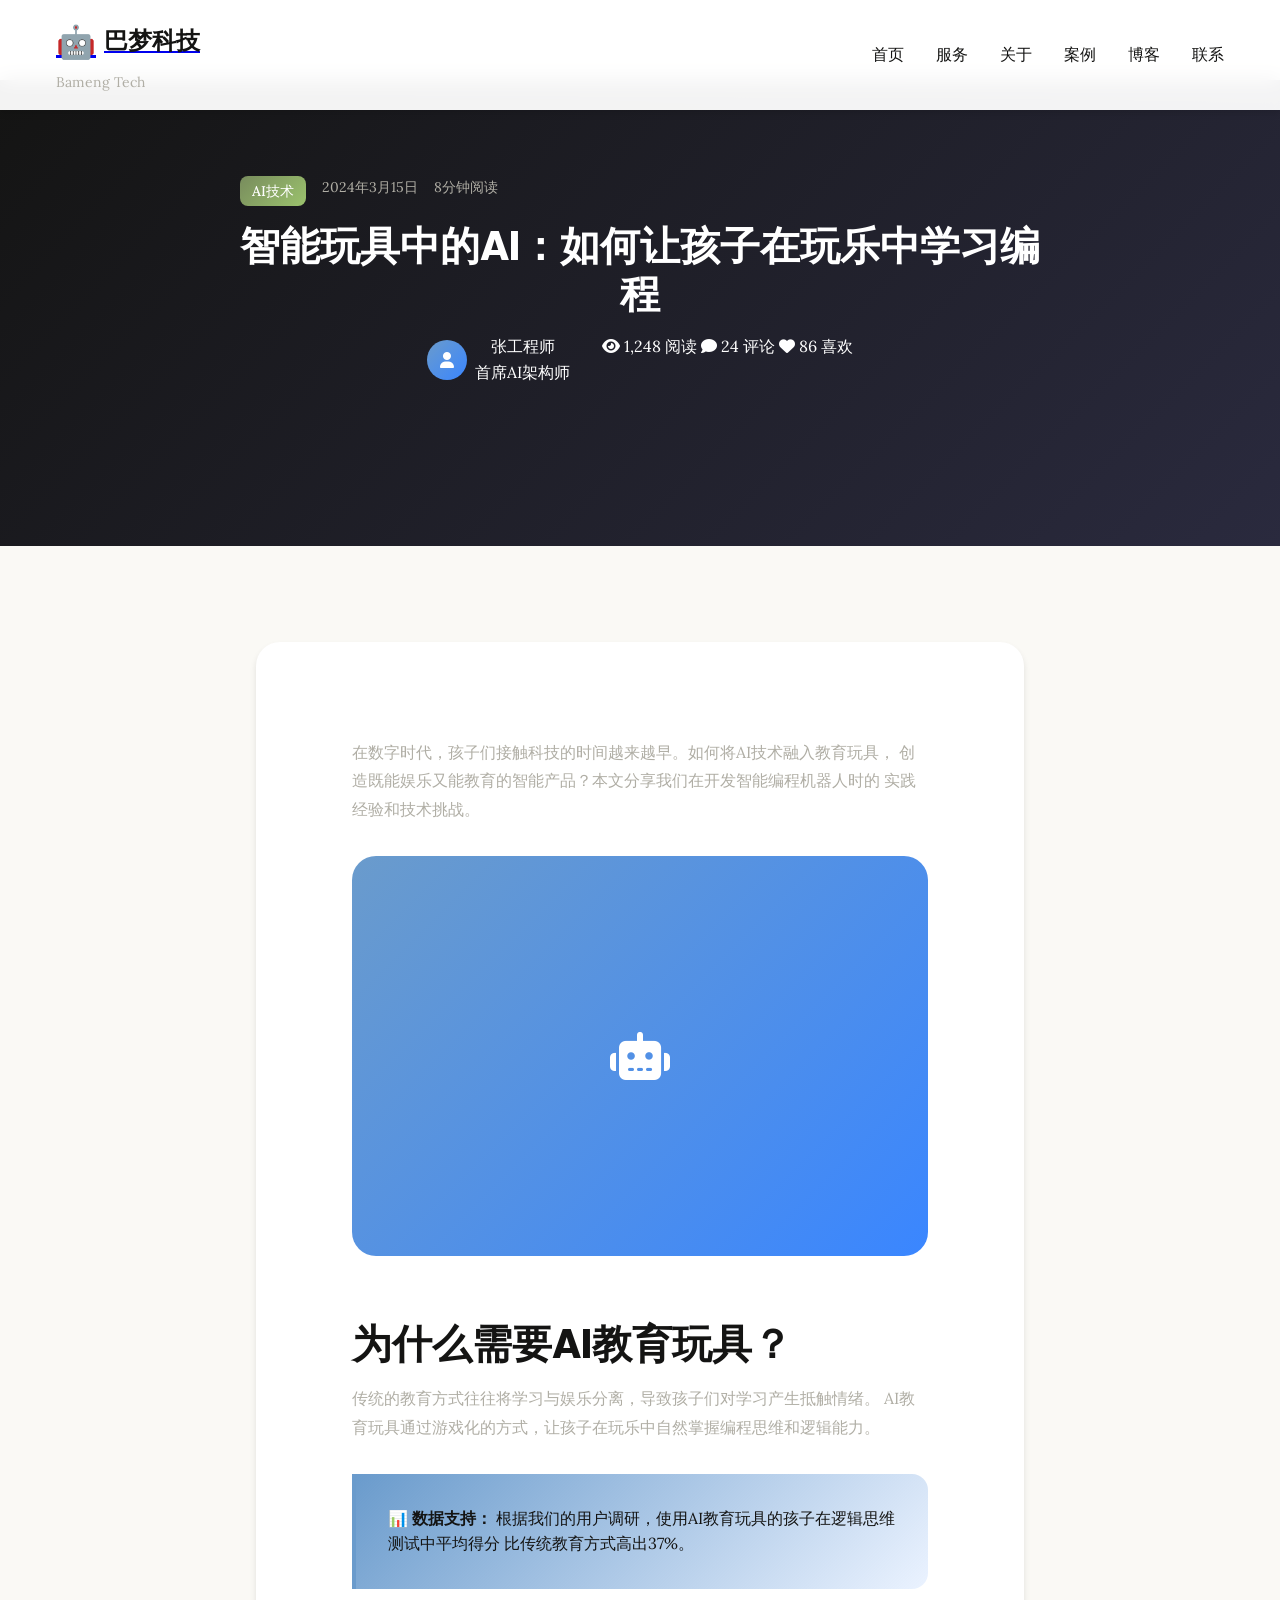
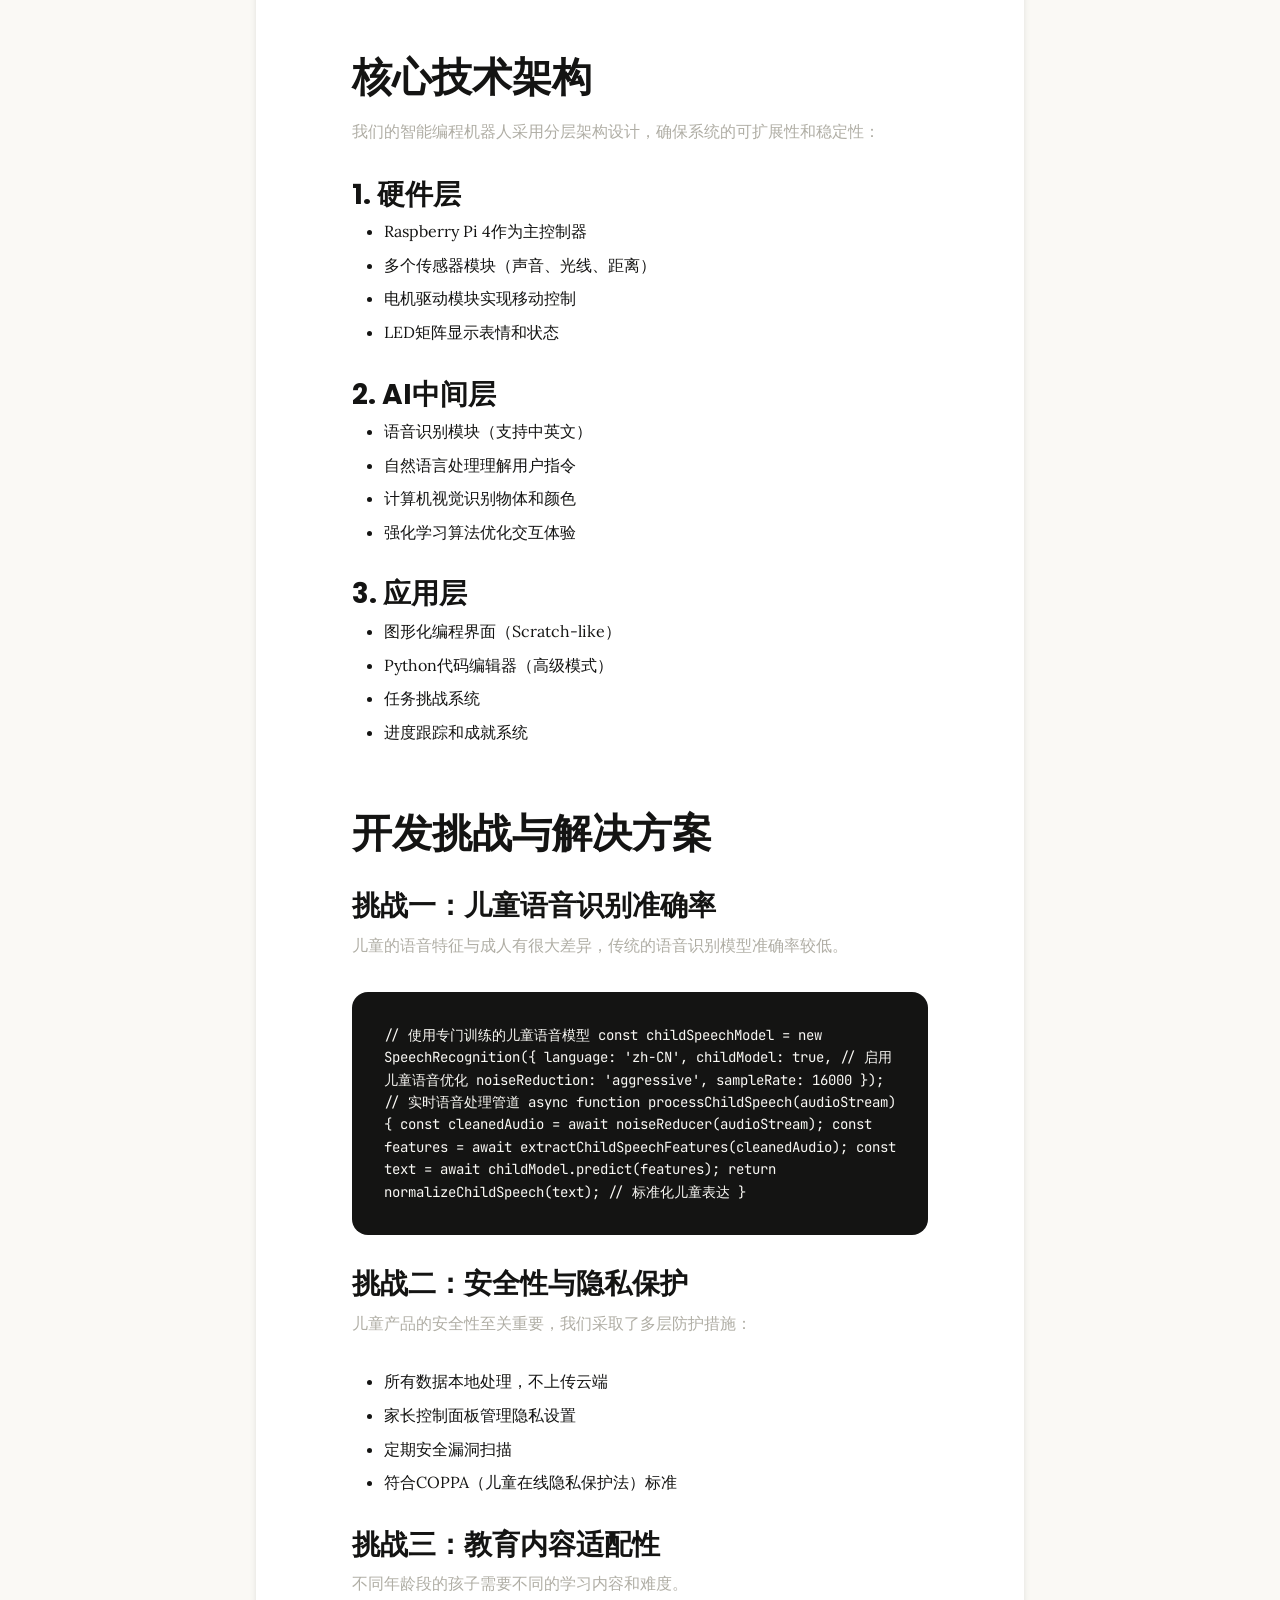
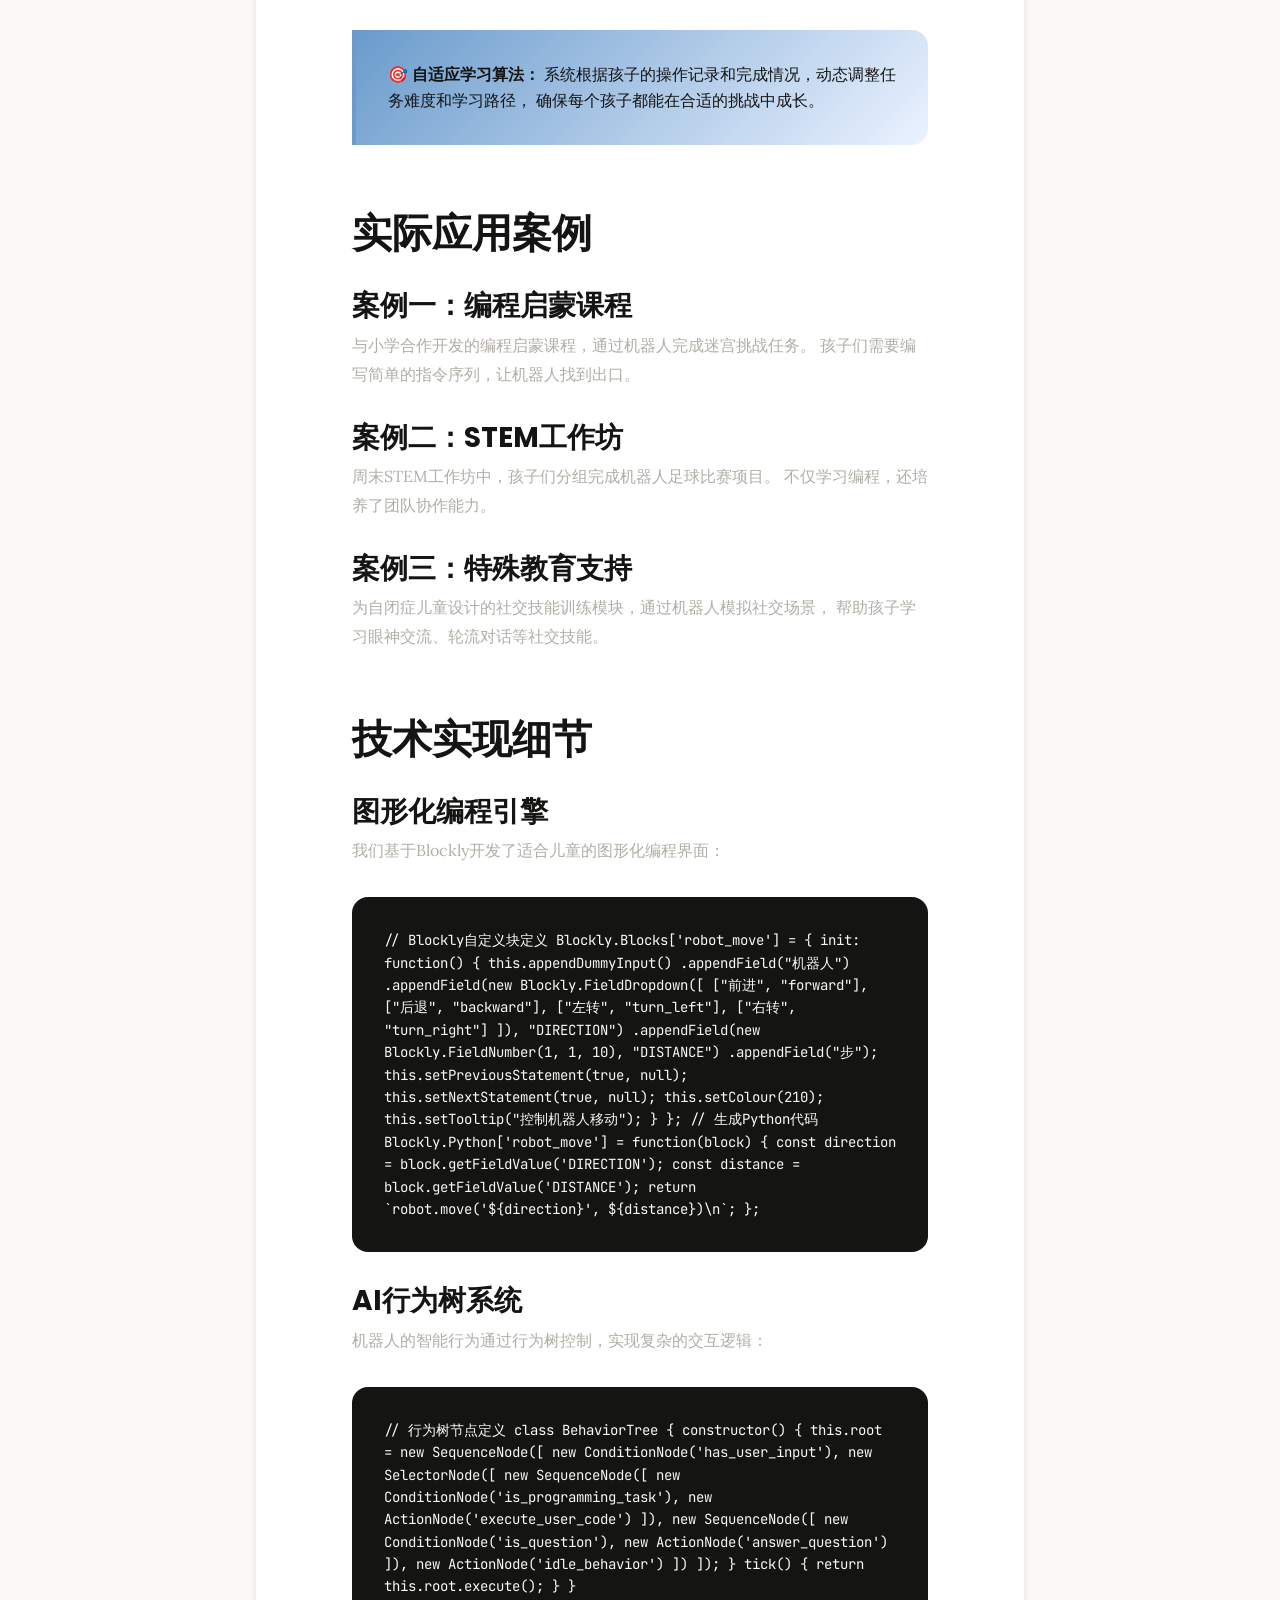
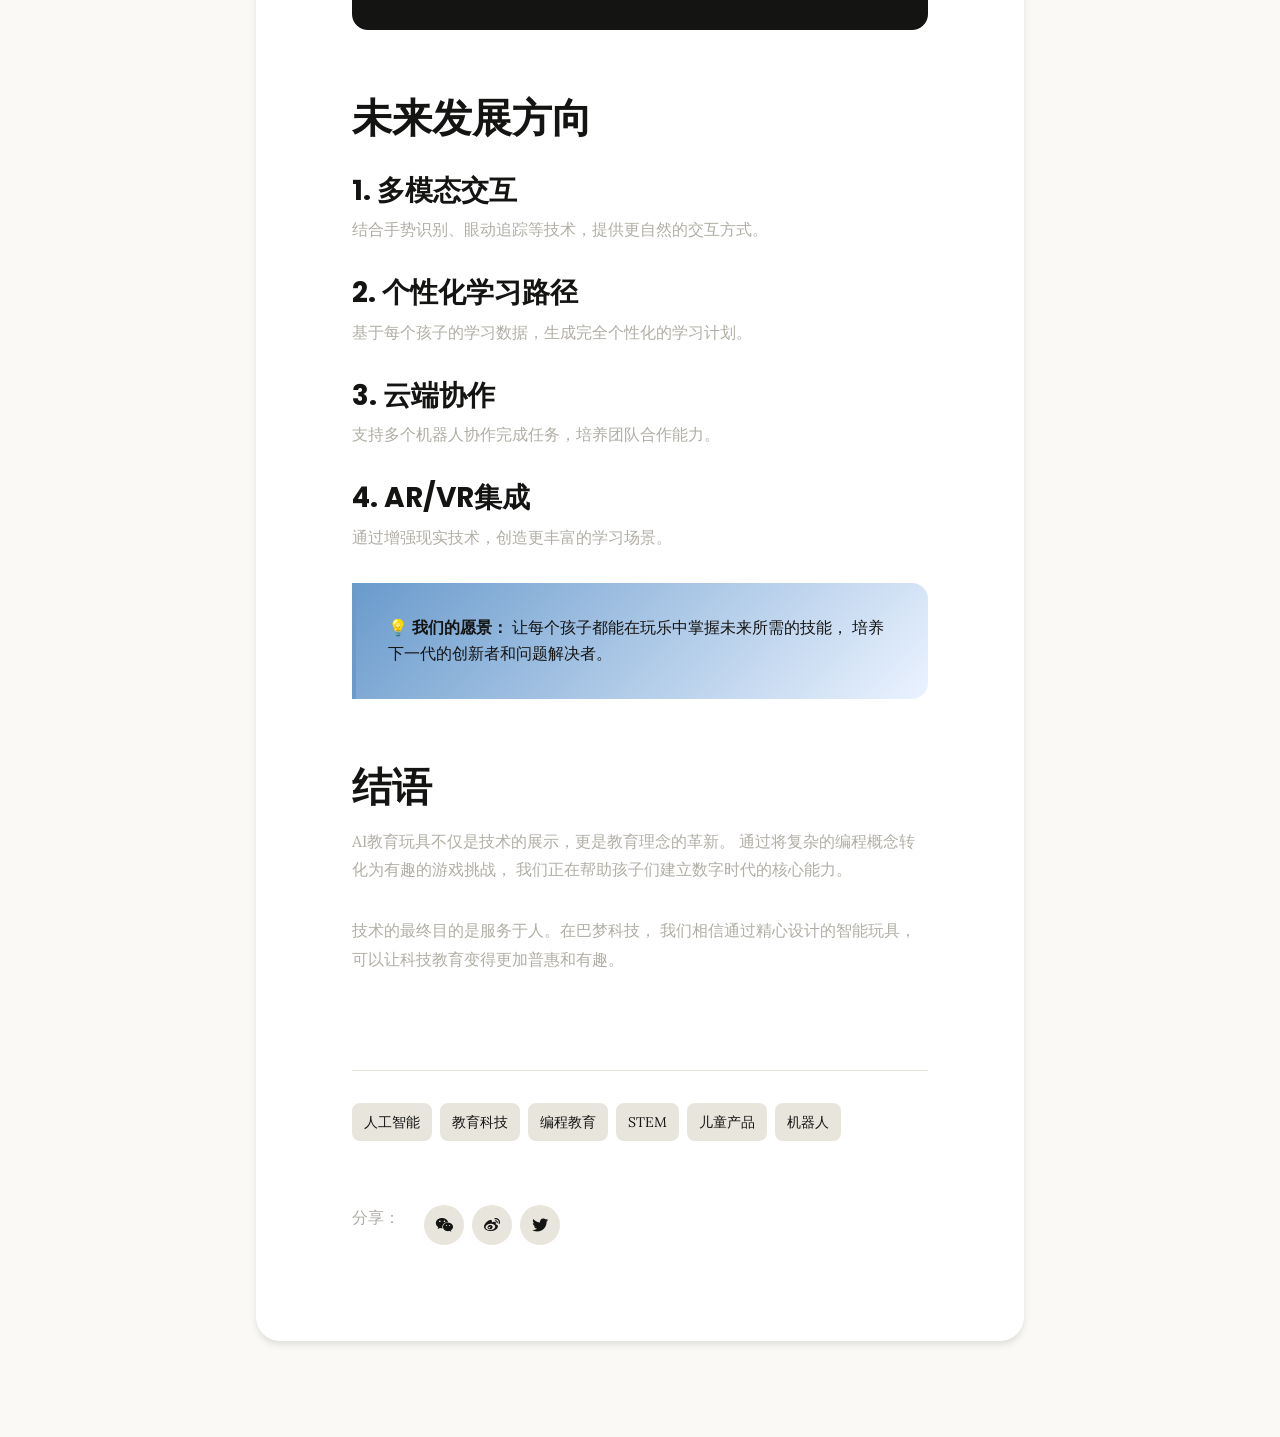
==== article-ai-toys.html @ cd21b33a "初稿" ====
<!DOCTYPE html>
<html lang="zh-CN">
<head>
    <meta charset="UTF-8">
    <meta name="viewport" content="width=device-width, initial-scale=1.0">
    <title>智能玩具中的AI：如何让孩子在玩乐中学习编程 - 巴梦科技博客</title>
    <link rel="stylesheet" href="css/style.css">
    <link rel="stylesheet" href="css/blog.css">
    <link rel="preconnect" href="https://fonts.googleapis.com">
    <link rel="preconnect" href="https://fonts.gstatic.com" crossorigin>
    <link href="https://fonts.googleapis.com/css2?family=Poppins:wght@300;400;500;600;700&family=Lora:wght@400;500;600;700&family=Space+Grotesk:wght@300;400;500;600;700&family=Inter:wght@300;400;500;600&family=JetBrains+Mono:wght@300;400;500&display=swap" rel="stylesheet">
    <link rel="stylesheet" href="https://cdnjs.cloudflare.com/ajax/libs/font-awesome/6.4.0/css/all.min.css">
    <style>
        /* 文章页面特有样式 */
        .article-header {
            padding: var(--spacing-xl) 0;
            margin-top: 80px;
            background: linear-gradient(135deg, var(--primary-dark) 0%, #2a2a3e 100%);
            color: white;
        }
        
        .article-header-content {
            max-width: 800px;
            margin: 0 auto;
            text-align: center;
        }
        
        .article-title {
            font-size: 2.5rem;
            margin-bottom: var(--spacing-sm);
            color: white;
        }
        
        .article-meta-large {
            display: flex;
            justify-content: center;
            gap: var(--spacing-md);
            margin-bottom: var(--spacing-lg);
            flex-wrap: wrap;
        }
        
        .article-author {
            display: flex;
            align-items: center;
            gap: 0.5rem;
        }
        
        .author-avatar {
            width: 40px;
            height: 40px;
            border-radius: 50%;
            background: var(--gradient-primary);
            display: flex;
            align-items: center;
            justify-content: center;
            color: white;
        }
        
        .article-content {
            max-width: 800px;
            margin: var(--spacing-xl) auto;
            padding: 0 var(--spacing-sm);
        }
        
        .article-body {
            background: white;
            padding: var(--spacing-xl);
            border-radius: var(--radius-lg);
            box-shadow: var(--shadow-sm);
        }
        
        .article-body h2 {
            margin-top: var(--spacing-lg);
            margin-bottom: var(--spacing-sm);
            color: var(--dark-color);
        }
        
        .article-body h3 {
            margin-top: var(--spacing-md);
            margin-bottom: var(--spacing-xs);
            color: var(--dark-color);
        }
        
        .article-body p {
            margin-bottom: var(--spacing-md);
            line-height: 1.8;
        }
        
        .article-body ul, .article-body ol {
            margin-bottom: var(--spacing-md);
            padding-left: var(--spacing-md);
        }
        
        .article-body li {
            margin-bottom: 0.5rem;
        }
        
        .code-block {
            background: var(--primary-dark);
            color: var(--light-color);
            padding: var(--spacing-md);
            border-radius: var(--radius-md);
            margin: var(--spacing-md) 0;
            overflow-x: auto;
            font-family: var(--font-mono);
            font-size: 0.875rem;
        }
        
        .info-box {
            background: linear-gradient(135deg, var(--accent-blue) 0%, rgba(58, 134, 255, 0.1) 100%);
            border-left: 4px solid var(--accent-blue);
            padding: var(--spacing-md);
            margin: var(--spacing-md) 0;
            border-radius: 0 var(--radius-md) var(--radius-md) 0;
        }
        
        .article-image {
            width: 100%;
            height: 400px;
            background: linear-gradient(135deg, var(--accent-blue) 0%, #3a86ff 100%);
            border-radius: var(--radius-lg);
            margin: var(--spacing-md) 0;
            display: flex;
            align-items: center;
            justify-content: center;
            color: white;
            font-size: 3rem;
        }
        
        .article-footer {
            margin-top: var(--spacing-xl);
            padding-top: var(--spacing-md);
            border-top: 1px solid var(--light-gray);
        }
        
        .article-tags {
            display: flex;
            flex-wrap: wrap;
            gap: 0.5rem;
            margin-bottom: var(--spacing-md);
        }
        
        .article-actions {
            display: flex;
            justify-content: space-between;
            align-items: center;
            margin-top: var(--spacing-lg);
        }
        
        .share-buttons {
            display: flex;
            gap: 0.5rem;
        }
        
        .share-btn {
            width: 40px;
            height: 40px;
            border-radius: 50%;
            background: var(--light-gray);
            display: flex;
            align-items: center;
            justify-content: center;
            color: var(--dark-color);
            text-decoration: none;
            transition: all 0.3s ease;
        }
        
        .share-btn:hover {
            transform: translateY(-3px);
            background: var(--gradient-primary);
            color: white;
        }
        
        @media (max-width: 768px) {
            .article-title {
                font-size: 2rem;
            }
            
            .article-body {
                padding: var(--spacing-md);
            }
            
            .article-actions {
                flex-direction: column;
                gap: var(--spacing-md);
                align-items: flex-start;
            }
        }
    </style>
</head>
<body>
    <!-- 导航栏 -->
    <nav class="navbar">
        <div class="container">
            <div class="nav-brand">
                <a href="index.html" class="logo-link">
                    <div class="logo">
                        <span class="logo-icon">🤖</span>
                        <span class="logo-text">巴梦科技</span>
                    </div>
                </a>
                <div class="logo-subtitle">Bameng Tech</div>
            </div>
            <ul class="nav-menu">
                <li><a href="index.html" class="nav-link">首页</a></li>
                <li><a href="index.html#services" class="nav-link">服务</a></li>
                <li><a href="index.html#about" class="nav-link">关于</a></li>
                <li><a href="index.html#portfolio" class="nav-link">案例</a></li>
                <li><a href="blog.html" class="nav-link">博客</a></li>
                <li><a href="index.html#contact" class="nav-link">联系</a></li>
            </ul>
            <button class="nav-toggle" aria-label="Toggle navigation">
                <i class="fas fa-bars"></i>
            </button>
        </div>
    </nav>

    <!-- 文章头部 -->
    <header class="article-header">
        <div class="container">
            <div class="article-header-content">
                <div class="article-meta">
                    <span class="article-category">AI技术</span>
                    <span class="article-date">2024年3月15日</span>
                    <span class="article-read-time">8分钟阅读</span>
                </div>
                <h1 class="article-title">智能玩具中的AI：如何让孩子在玩乐中学习编程</h1>
                <div class="article-meta-large">
                    <div class="article-author">
                        <div class="author-avatar">
                            <i class="fas fa-user"></i>
                        </div>
                        <div>
                            <div class="author-name">张工程师</div>
                            <div class="author-title">首席AI架构师</div>
                        </div>
                    </div>
                    <div class="article-stats">
                        <span><i class="fas fa-eye"></i> 1,248 阅读</span>
                        <span><i class="fas fa-comment"></i> 24 评论</span>
                        <span><i class="fas fa-heart"></i> 86 喜欢</span>
                    </div>
                </div>
            </div>
        </div>
    </header>

    <!-- 文章内容 -->
    <article class="article-content">
        <div class="article-body">
            <p class="article-intro">
                在数字时代，孩子们接触科技的时间越来越早。如何将AI技术融入教育玩具，
                创造既能娱乐又能教育的智能产品？本文分享我们在开发智能编程机器人时的
                实践经验和技术挑战。
            </p>
            
            <div class="article-image">
                <i class="fas fa-robot"></i>
            </div>
            
            <h2>为什么需要AI教育玩具？</h2>
            <p>
                传统的教育方式往往将学习与娱乐分离，导致孩子们对学习产生抵触情绪。
                AI教育玩具通过游戏化的方式，让孩子在玩乐中自然掌握编程思维和逻辑能力。
            </p>
            
            <div class="info-box">
                <strong>📊 数据支持：</strong>
                根据我们的用户调研，使用AI教育玩具的孩子在逻辑思维测试中平均得分
                比传统教育方式高出37%。
            </div>
            
            <h2>核心技术架构</h2>
            <p>
                我们的智能编程机器人采用分层架构设计，确保系统的可扩展性和稳定性：
            </p>
            
            <h3>1. 硬件层</h3>
            <ul>
                <li>Raspberry Pi 4作为主控制器</li>
                <li>多个传感器模块（声音、光线、距离）</li>
                <li>电机驱动模块实现移动控制</li>
                <li>LED矩阵显示表情和状态</li>
            </ul>
            
            <h3>2. AI中间层</h3>
            <ul>
                <li>语音识别模块（支持中英文）</li>
                <li>自然语言处理理解用户指令</li>
                <li>计算机视觉识别物体和颜色</li>
                <li>强化学习算法优化交互体验</li>
            </ul>
            
            <h3>3. 应用层</h3>
            <ul>
                <li>图形化编程界面（Scratch-like）</li>
                <li>Python代码编辑器（高级模式）</li>
                <li>任务挑战系统</li>
                <li>进度跟踪和成就系统</li>
            </ul>
            
            <h2>开发挑战与解决方案</h2>
            
            <h3>挑战一：儿童语音识别准确率</h3>
            <p>
                儿童的语音特征与成人有很大差异，传统的语音识别模型准确率较低。
            </p>
            
            <div class="code-block">
// 使用专门训练的儿童语音模型
const childSpeechModel = new SpeechRecognition({
    language: 'zh-CN',
    childModel: true,  // 启用儿童语音优化
    noiseReduction: 'aggressive',
    sampleRate: 16000
});

// 实时语音处理管道
async function processChildSpeech(audioStream) {
    const cleanedAudio = await noiseReducer(audioStream);
    const features = await extractChildSpeechFeatures(cleanedAudio);
    const text = await childModel.predict(features);
    return normalizeChildSpeech(text);  // 标准化儿童表达
}
            </div>
            
            <h3>挑战二：安全性与隐私保护</h3>
            <p>
                儿童产品的安全性至关重要，我们采取了多层防护措施：
            </p>
            <ul>
                <li>所有数据本地处理，不上传云端</li>
                <li>家长控制面板管理隐私设置</li>
                <li>定期安全漏洞扫描</li>
                <li>符合COPPA（儿童在线隐私保护法）标准</li>
            </ul>
            
            <h3>挑战三：教育内容适配性</h3>
            <p>
                不同年龄段的孩子需要不同的学习内容和难度。
            </p>
            
            <div class="info-box">
                <strong>🎯 自适应学习算法：</strong>
                系统根据孩子的操作记录和完成情况，动态调整任务难度和学习路径，
                确保每个孩子都能在合适的挑战中成长。
            </div>
            
            <h2>实际应用案例</h2>
            
            <h3>案例一：编程启蒙课程</h3>
            <p>
                与小学合作开发的编程启蒙课程，通过机器人完成迷宫挑战任务。
                孩子们需要编写简单的指令序列，让机器人找到出口。
            </p>
            
            <h3>案例二：STEM工作坊</h3>
            <p>
                周末STEM工作坊中，孩子们分组完成机器人足球比赛项目。
                不仅学习编程，还培养了团队协作能力。
            </p>
            
            <h3>案例三：特殊教育支持</h3>
            <p>
                为自闭症儿童设计的社交技能训练模块，通过机器人模拟社交场景，
                帮助孩子学习眼神交流、轮流对话等社交技能。
            </p>
            
            <h2>技术实现细节</h2>
            
            <h3>图形化编程引擎</h3>
            <p>
                我们基于Blockly开发了适合儿童的图形化编程界面：
            </p>
            
            <div class="code-block">
// Blockly自定义块定义
Blockly.Blocks['robot_move'] = {
  init: function() {
    this.appendDummyInput()
        .appendField("机器人")
        .appendField(new Blockly.FieldDropdown([
          ["前进", "forward"],
          ["后退", "backward"],
          ["左转", "turn_left"],
          ["右转", "turn_right"]
        ]), "DIRECTION")
        .appendField(new Blockly.FieldNumber(1, 1, 10), "DISTANCE")
        .appendField("步");
    this.setPreviousStatement(true, null);
    this.setNextStatement(true, null);
    this.setColour(210);
    this.setTooltip("控制机器人移动");
  }
};

// 生成Python代码
Blockly.Python['robot_move'] = function(block) {
  const direction = block.getFieldValue('DIRECTION');
  const distance = block.getFieldValue('DISTANCE');
  return `robot.move('${direction}', ${distance})\n`;
};
            </div>
            
            <h3>AI行为树系统</h3>
            <p>
                机器人的智能行为通过行为树控制，实现复杂的交互逻辑：
            </p>
            
            <div class="code-block">
// 行为树节点定义
class BehaviorTree {
    constructor() {
        this.root = new SequenceNode([
            new ConditionNode('has_user_input'),
            new SelectorNode([
                new SequenceNode([
                    new ConditionNode('is_programming_task'),
                    new ActionNode('execute_user_code')
                ]),
                new SequenceNode([
                    new ConditionNode('is_question'),
                    new ActionNode('answer_question')
                ]),
                new ActionNode('idle_behavior')
            ])
        ]);
    }
    
    tick() {
        return this.root.execute();
    }
}
            </div>
            
            <h2>未来发展方向</h2>
            
            <h3>1. 多模态交互</h3>
            <p>
                结合手势识别、眼动追踪等技术，提供更自然的交互方式。
            </p>
            
            <h3>2. 个性化学习路径</h3>
            <p>
                基于每个孩子的学习数据，生成完全个性化的学习计划。
            </p>
            
            <h3>3. 云端协作</h3>
            <p>
                支持多个机器人协作完成任务，培养团队合作能力。
            </p>
            
            <h3>4. AR/VR集成</h3>
            <p>
                通过增强现实技术，创造更丰富的学习场景。
            </p>
            
            <div class="info-box">
                <strong>💡 我们的愿景：</strong>
                让每个孩子都能在玩乐中掌握未来所需的技能，
                培养下一代的创新者和问题解决者。
            </div>
            
            <h2>结语</h2>
            <p>
                AI教育玩具不仅是技术的展示，更是教育理念的革新。
                通过将复杂的编程概念转化为有趣的游戏挑战，
                我们正在帮助孩子们建立数字时代的核心能力。
            </p>
            <p>
                技术的最终目的是服务于人。在巴梦科技，
                我们相信通过精心设计的智能玩具，
                可以让科技教育变得更加普惠和有趣。
            </p>
            
            <div class="article-footer">
                <div class="article-tags">
                    <a href="#" class="tag">人工智能</a>
                    <a href="#" class="tag">教育科技</a>
                    <a href="#" class="tag">编程教育</a>
                    <a href="#" class="tag">STEM</a>
                    <a href="#" class="tag">儿童产品</a>
                    <a href="#" class="tag">机器人</a>
                </div>
                
                <div class="article-actions">
                    <div class="share-buttons">
                        <span style="margin-right: 1rem; color: var(--gray-color);">分享：</span>
                        <a href="#" class="share-btn" title="微信">
                            <i class="fab fa-weixin"></i>
                        </a>
                        <a href="#" class="share-btn" title="微博">
                            <i class="fab fa-weibo"></i>
                        </a>
                        <a href="#" class="share-btn" title="Twitter">
                            <i class="fab fa-twitter"></i>
                        </a>
                        <a href="#" class="share-btn" title="LinkedIn
---- css/style.css ----
/* 巴梦科技 - 网站样式 */
/* 设计理念：未来科技 + 温暖互动 */

:root {
    /* 巴梦科技品牌色彩系统 - 基于brand-guidelines理念 */
    --primary-dark: #141413;      /* 主深色 - 专业稳重 */
    --primary-light: #faf9f5;     /* 主浅色 - 干净明亮 */
    --mid-gray: #b0aea5;          /* 中灰色 - 次要元素 */
    --light-gray: #e8e6dc;        /* 浅灰色 - 背景层次 */
    
    /* 强调色系统 - 体现智能玩具的趣味性 */
    --accent-orange: #d97757;     /* 主强调色 - 温暖活力 */
    --accent-blue: #6a9bcc;       /* 次强调色 - 科技信任 */
    --accent-green: #788c5d;      /* 三强调色 - 成长自然 */
    
    /* 功能色彩 */
    --primary-color: var(--accent-blue);      /* 主色使用科技蓝 */
    --secondary-color: var(--accent-orange);  /* 次色使用温暖橙 */
    --accent-color: var(--accent-green);      /* 强调色使用自然绿 */
    --dark-color: var(--primary-dark);
    --light-color: var(--primary-light);
    --gray-color: var(--mid-gray);
    
    /* 渐变系统 */
    --gradient-primary: linear-gradient(135deg, var(--accent-blue) 0%, #3a86ff 100%);
    --gradient-secondary: linear-gradient(135deg, var(--accent-orange) 0%, #ff9a5c 100%);
    --gradient-accent: linear-gradient(135deg, var(--accent-green) 0%, #9bc26d 100%);
    
    /* 字体系统 - 基于brand-guidelines理念 */
    --font-heading: 'Poppins', 'Space Grotesk', sans-serif;  /* 标题字体 */
    --font-body: 'Lora', 'Inter', 'Georgia', serif;          /* 正文字体 */
    --font-mono: 'JetBrains Mono', 'Courier New', monospace; /* 代码字体 */
    
    /* 间距 */
    --spacing-xs: 0.5rem;
    --spacing-sm: 1rem;
    --spacing-md: 2rem;
    --spacing-lg: 4rem;
    --spacing-xl: 6rem;
    
    /* 圆角 */
    --radius-sm: 8px;
    --radius-md: 16px;
    --radius-lg: 24px;
    
    /* 阴影 */
    --shadow-sm: 0 4px 6px rgba(0, 0, 0, 0.1);
    --shadow-md: 0 10px 25px rgba(0, 0, 0, 0.15);
    --shadow-lg: 0 20px 40px rgba(0, 0, 0, 0.2);
}

/* 重置与基础样式 */
* {
    margin: 0;
    padding: 0;
    box-sizing: border-box;
}

html {
    scroll-behavior: smooth;
}

body {
    font-family: var(--font-body);
    color: var(--dark-color);
    background-color: var(--light-color);
    line-height: 1.6;
    overflow-x: hidden;
}

.container {
    max-width: 1200px;
    margin: 0 auto;
    padding: 0 var(--spacing-sm);
}

/* 排版 */
h1, h2, h3, h4 {
    font-family: var(--font-heading);
    font-weight: 700;
    line-height: 1.2;
}

h1 {
    font-size: 3.5rem;
    margin-bottom: var(--spacing-sm);
}

h2 {
    font-size: 2.5rem;
    margin-bottom: var(--spacing-sm);
}

h3 {
    font-size: 1.75rem;
    margin-bottom: var(--spacing-xs);
}

p {
    margin-bottom: var(--spacing-sm);
    color: var(--gray-color);
}

/* 按钮 */
.btn {
    display: inline-flex;
    align-items: center;
    justify-content: center;
    padding: 0.75rem 1.5rem;
    border-radius: var(--radius-md);
    font-weight: 600;
    text-decoration: none;
    transition: all 0.3s ease;
    border: none;
    cursor: pointer;
    font-size: 1rem;
    gap: 0.5rem;
}

.btn-primary {
    background: var(--gradient-primary);
    color: white;
}

.btn-primary:hover {
    transform: translateY(-2px);
    box-shadow: var(--shadow-md);
}

.btn-secondary {
    background: transparent;
    color: var(--primary-color);
    border: 2px solid var(--primary-color);
}

.btn-secondary:hover {
    background: var(--primary-color);
    color: white;
    transform: translateY(-2px);
}

/* 导航栏 */
.navbar {
    position: fixed;
    top: 0;
    left: 0;
    right: 0;
    background: rgba(255, 255, 255, 0.95);
    backdrop-filter: blur(10px);
    z-index: 1000;
    padding: 1rem 0;
    box-shadow: var(--shadow-sm);
}

.navbar .container {
    display: flex;
    justify-content: space-between;
    align-items: center;
}

.nav-brand {
    display: flex;
    flex-direction: column;
}

.logo {
    display: flex;
    align-items: center;
    gap: 0.5rem;
    font-size: 1.5rem;
    font-weight: 700;
    color: var(--dark-color);
}

.logo-icon {
    font-size: 2rem;
}

.logo-subtitle {
    font-size: 0.875rem;
    color: var(--gray-color);
    margin-top: 0.25rem;
}

.nav-menu {
    display: flex;
    list-style: none;
    gap: 2rem;
}

.nav-link {
    text-decoration: none;
    color: var(--dark-color);
    font-weight: 500;
    transition: color 0.3s ease;
    position: relative;
}

.nav-link:hover,
.nav-link.active {
    color: var(--primary-color);
}

.nav-link.active::after {
    content: '';
    position: absolute;
    bottom: -5px;
    left: 0;
    right: 0;
    height: 2px;
    background: var(--gradient-primary);
}

.nav-toggle {
    display: none;
    background: none;
    border: none;
    font-size: 1.5rem;
    color: var(--dark-color);
    cursor: pointer;
}

/* 英雄区域 */
.hero {
    padding: var(--spacing-xl) 0;
    margin-top: 80px;
    position: relative;
    overflow: hidden;
}

.hero .container {
    display: grid;
    grid-template-columns: 1fr 1fr;
    gap: var(--spacing-lg);
    align-items: center;
}

.hero-title {
    font-size: 3.5rem;
    margin-bottom: var(--spacing-sm);
}

.gradient-text {
    background: var(--gradient-primary);
    -webkit-background-clip: text;
    -webkit-text-fill-color: transparent;
    background-clip: text;
}

.hero-subtitle {
    font-size: 1.25rem;
    margin-bottom: var(--spacing-md);
    color: var(--gray-color);
}

.hero-buttons {
    display: flex;
    gap: var(--spacing-sm);
    margin-top: var(--spacing-md);
}

.hero-visual {
    position: relative;
    height: 400px;
}

.floating-elements {
    position: absolute;
    width: 100%;
    height: 100%;
}

.floating-element {
    position: absolute;
    font-size: 2rem;
    animation: float 6s ease-in-out infinite;
}

.el1 { top: 20%; left: 10%; animation-delay: 0s; }
.el2 { top: 60%; left: 80%; animation-delay: 1s; }
.el3 { top: 80%; left: 20%; animation-delay: 2s; }
.el4 { top: 30%; left: 70%; animation-delay: 3s; }

@keyframes float {
    0%, 100% { transform: translateY(0) rotate(0deg); }
    50% { transform: translateY(-20px) rotate(10deg); }
}

.circuit-background {
    width: 100%;
    height: 100%;
    background: linear-gradient(45deg, #f0f4ff 25%, transparent 25%),
                linear-gradient(-45deg, #f0f4ff 25%, transparent 25%),
                linear-gradient(45deg, transparent 75%, #f0f4ff 75%),
                linear-gradient(-45deg, transparent 75%, #f0f4ff 75%);
    background-size: 20px 20px;
    background-position: 0 0, 0 10px, 10px -10px, -10px 0px;
    border-radius: var(--radius-lg);
    position: relative;
    overflow: hidden;
}

.circuit-background::before {
    content: '';
    position: absolute;
    top: 0;
    left: 0;
    right: 0;
    bottom: 0;
    background: var(--gradient-primary);
    opacity: 0.1;
}

/* 服务区域 */
.services {
    padding: var(--spacing-xl) 0;
    background: linear-gradient(180deg, #f8f9fa 0%, #ffffff 100%);
}

.section-header {
    text-align: center;
    margin-bottom: var(--spacing-lg);
}

.section-title {
    margin-bottom: var(--spacing-xs);
}

.section-subtitle {
    color: var(--gray-color);
    font-size: 1.125rem;
}

.services-grid {
    display: grid;
    grid-template-columns: repeat(auto-fit, minmax(280px, 1fr));
    gap: var(--spacing-md);
}

.service-card {
    background: white;
    padding: var(--spacing-md);
    border-radius: var(--radius-lg);
    box-shadow: var(--shadow-sm);
    transition: all 0.3s ease;
    border: 1px solid rgba(0, 0, 0, 0.05);
}

.service-card:hover {
    transform: translateY(-10px);
    box-shadow: var(--shadow-lg);
}

.service-icon {
    width: 60px;
    height: 60px;
    background: var(--gradient-primary);
    border-radius: var(--radius-md);
    display: flex;
    align-items: center;
    justify-content: center;
    margin-bottom: var(--spacing-sm);
    color: white;
    font-size: 1.5rem;
}

.service-title {
    margin-bottom: var(--spacing-xs);
}

.service-description {
    margin-bottom: var(--spacing-sm);
    min-height: 60px;
}

.service-features {
    list-style: none;
    margin-top: var(--spacing-sm);
}

.service-features li {
    display: flex;
    align-items: center;
    gap: 0.5rem;
    margin-bottom: 0.5rem;
    color: var(--gray-color);
}

.service-features i {
    color: var(--accent-color);
}

/* 关于区域 */
.about {
    padding: var(--spacing-xl) 0;
}

.about-content {
    max-width: 800px;
    margin: 0 auto;
    text-align: center;
}

.about-text {
    font-size: 1.125rem;
    margin-bottom: var(--spacing-lg);
}

.stats {
    display: flex;
    justify-content: center;
    gap: var(--spacing-lg);
    margin: var(--spacing-lg) 0;
}

.stat-item {
    text-align: center;
}

.stat-number {
    font-size: 2.5rem;
    font-weight: 700;
    background: var(--gradient-primary);
    -webkit-background-clip: text;
    -webkit-text-fill-color: transparent;
    background-clip: text;
}

.stat-label {
    color: var(--gray-color);
    font-size: 0.875rem;
}

.about-features {
    display: grid;
    grid-template-columns: repeat(auto-fit, minmax(200px, 1fr));
    gap: var(--spacing-md);
    margin-top: var(--spacing-lg);
}

.feature {
    text-align: center;
    padding: var(--spacing-md);
}

.feature i {
    font-size: 2rem;
    color: var(--primary-color);
    margin-bottom: var(--spacing-sm);
}

/* 案例区域 */
.portfolio {
    padding: var(--spacing-xl) 0;
    background: linear-gradient(180deg, #ffffff 0%, #f8f9fa 100%);
}

.portfolio-grid {
    display: grid;
    grid-template-columns: repeat(auto-fit, minmax(300px, 1fr));
    gap: var(--spacing-md);
}

.portfolio-item {
    background: white;
    border-radius: var(--radius-lg);
    overflow: hidden;
    box-shadow: var(--shadow-sm);
    transition: all 0.3s ease;
}

.portfolio-item:hover {
    transform: translateY(-5px);
    box-shadow: var(--shadow-md);
}

.portfolio-image {
    height: 200px;
    display: flex;
    align-items: center;
    justify-content: center;
    color: white;
}

.portfolio-content {
    padding: var(--spacing-md);
}

.portfolio-tag {
    display: inline-block;
    padding: 0.25rem 0.75rem;
    background: var(--gradient-primary);
    color: white;
    border-radius: var(--radius-sm);
    font-size: 0.875rem;
    font-weight: 500;
    margin-top: var(--spacing-sm);
}

/* 联系区域 */
.contact {
    padding: var(--spacing-xl) 0;
}

.contact-content {
    max-width: 800px;
    margin: 0 auto;
    text-align: center;
}

.contact-subtitle {
    font-size: 1.125rem;
    margin-bottom: var(--spacing-lg);
}

.contact-info {
    display: grid;
    grid-template-columns: repeat(auto-fit, minmax(200px, 1fr));
    gap: var(--spacing-md);
    margin: var(--spacing-lg) 0;
}

.contact-item {
    display: flex;
    align-items: center;
    gap: var(--spacing-sm);
    padding: var(--spacing-md);
    background: white;
    border-radius: var(--radius-md);
    box-shadow: var(--shadow-sm);
}

.contact-item i {
    font-size: 1.5rem;
    color: var(--primary-color);
}

.contact-form {
    max-width: 600px;
    margin: var(--spacing-lg) auto 0;
}

.form-group {
    margin-bottom: var(--spacing-sm);
}

.form-group input,
.form-group textarea {
    width: 100%;
    padding: 1rem;
    border: 2px solid #e9ecef;
    border-radius: var(--radius-md);
    font-family: var(--font-body);
    font-size: 1rem;
    transition: border-color 0.3s ease;
}

.form-group input:focus,
.form-group textarea:focus {
    outline: none;
    border-color: var(--primary-color);
}

/* 页脚 */
.footer {
    background: var(--dark-color);
    color: white;
    padding: var(--spacing-xl) 0 var(--spacing-md);
}

.footer-content {
    display: grid;
    grid-template-columns: repeat(auto-fit, minmax(250px, 1fr));
    gap: var(--spacing-lg);
    margin-bottom: var(--spacing-lg);
}

.footer-brand .logo {
    color: white;
    margin-bottom: var(--spacing-sm);
}

.footer-description {
    color: rgba(255, 255, 255, 0.7);
}

.footer-links h4,
.footer-social h4 {
    margin-bottom: var(--spacing-sm);
    color: white;
}

.footer-links ul {
    list-style: none;
}

.footer-links li {
    margin-bottom: 0.5rem;
}

.footer-links a {
    color: rgba(255, 255, 255, 0.7);
    text-decoration: none;
    transition: color 0.3s ease;
}

.footer-links a:hover {
    color: white;
}

.social-icons {
    display: flex;
    gap: var(--spacing-sm);
}

.social-icons a {
    display: inline-flex;
    align-items: center;
    justify-content: center;
    width: 40px;
    height: 40px;
    background: rgba(255, 255, 255, 0.1);
    border-radius: 50%;
    color: white;
    text-decoration: none;
    transition: all 0.3s ease;
}

.social-icons a:hover {
    background: var(--primary-color);
    transform: translateY(-3px);
}

.footer-bottom {
    text-align: center;
    padding-top: var(--spacing-md);
    border-top: 1px solid rgba(255, 255, 255, 0.1);
    color: rgba(255, 255, 255, 0.5);
    font-size: 0.875rem;
}

/* 响应式设计 */
@media (max-width: 768px) {
    h1 {
        font-size: 2.5rem;
    }
    
    h2 {
        font-size: 2rem;
    }
    
    .hero .container {
        grid-template-columns: 1fr;
        text-align: center;
    }
    
    .hero-buttons {
        justify-content: center;
        flex-wrap: wrap;
    }
    
    .nav-menu {
        display: none;
        position: absolute;
        top: 100%;
        left: 0;
        right: 0;
        background: white;
        flex-direction: column;
        padding: var(--spacing-md);
        box-shadow: var(--shadow-md);
    }
    
    .nav-menu.active {
        display: flex;
    }
    
    .nav-toggle {
        display: block;
    }
    
    .stats {
        flex-direction: column;
        gap: var(--spacing-md);
    }
    
    .contact-info {
        grid-template-columns: 1fr;
    }
}

@media (max-width: 480px) {
    .services-grid,
    .portfolio-grid {
        grid-template-columns: 1fr;
    }
    
    .about-features {
        grid-template-columns: 1fr;
    }
}
---- css/blog.css ----
/* 巴梦科技博客样式 */
/* 基于knowledge-2-web理念设计 */

/* 博客英雄区域 */
.blog-hero {
    padding: var(--spacing-xl) 0;
    margin-top: 80px;
    background: linear-gradient(135deg, var(--primary-dark) 0%, #2a2a3e 100%);
    color: white;
    text-align: center;
}

.blog-hero-content {
    max-width: 800px;
    margin: 0 auto;
}

.blog-hero-title {
    font-size: 3rem;
    margin-bottom: var(--spacing-sm);
    color: white;
}

.blog-hero-subtitle {
    font-size: 1.25rem;
    color: rgba(255, 255, 255, 0.8);
    margin-bottom: var(--spacing-lg);
}

.blog-search {
    max-width: 500px;
    margin: 0 auto;
    display: flex;
    gap: 0.5rem;
}

.search-input {
    flex: 1;
    padding: 1rem 1.5rem;
    border: none;
    border-radius: var(--radius-md);
    font-family: var(--font-body);
    font-size: 1rem;
    background: rgba(255, 255, 255, 0.1);
    color: white;
    backdrop-filter: blur(10px);
    border: 1px solid rgba(255, 255, 255, 0.2);
}

.search-input::placeholder {
    color: rgba(255, 255, 255, 0.6);
}

.search-input:focus {
    outline: none;
    border-color: var(--accent-blue);
    background: rgba(255, 255, 255, 0.15);
}

.search-btn {
    padding: 1rem 1.5rem;
    background: var(--gradient-primary);
    color: white;
    border: none;
    border-radius: var(--radius-md);
    cursor: pointer;
    transition: all 0.3s ease;
}

.search-btn:hover {
    transform: translateY(-2px);
    box-shadow: var(--shadow-md);
}

/* 博客内容布局 */
.blog-content {
    padding: var(--spacing-xl) 0;
    background: var(--light-color);
}

.blog-layout {
    display: grid;
    grid-template-columns: 1fr 300px;
    gap: var(--spacing-lg);
}

/* 精选文章 */
.featured-article {
    background: white;
    border-radius: var(--radius-lg);
    overflow: hidden;
    box-shadow: var(--shadow-md);
    margin-bottom: var(--spacing-lg);
    display: grid;
    grid-template-columns: 1fr 1fr;
    min-height: 300px;
}

.featured-image {
    position: relative;
    display: flex;
    align-items: center;
    justify-content: center;
    color: white;
    font-size: 4rem;
}

.featured-badge {
    position: absolute;
    top: 1rem;
    left: 1rem;
    background: var(--gradient-secondary);
    color: white;
    padding: 0.5rem 1rem;
    border-radius: var(--radius-sm);
    font-size: 0.875rem;
    font-weight: 600;
}

.featured-content {
    padding: var(--spacing-lg);
    display: flex;
    flex-direction: column;
    justify-content: center;
}

.article-meta {
    display: flex;
    gap: var(--spacing-sm);
    margin-bottom: var(--spacing-sm);
    font-size: 0.875rem;
    color: var(--gray-color);
}

.article-category {
    background: var(--gradient-accent);
    color: white;
    padding: 0.25rem 0.75rem;
    border-radius: var(--radius-sm);
    font-weight: 500;
}

.article-title {
    font-size: 2rem;
    margin-bottom: var(--spacing-sm);
    color: var(--dark-color);
}

.article-excerpt {
    font-size: 1.125rem;
    line-height: 1.7;
    margin-bottom: var(--spacing-md);
    color: var(--gray-color);
}

.article-read-more {
    display: inline-flex;
    align-items: center;
    gap: 0.5rem;
    color: var(--accent-blue);
    text-decoration: none;
    font-weight: 600;
    transition: all 0.3s ease;
}

.article-read-more:hover {
    gap: 1rem;
    color: var(--primary-dark);
}

/* 文章网格 */
.articles-grid {
    display: grid;
    grid-template-columns: repeat(auto-fill, minmax(300px, 1fr));
    gap: var(--spacing-md);
    margin-bottom: var(--spacing-lg);
}

.article-card {
    background: white;
    border-radius: var(--radius-lg);
    overflow: hidden;
    box-shadow: var(--shadow-sm);
    transition: all 0.3s ease;
    height: 100%;
    display: flex;
    flex-direction: column;
}

.article-card:hover {
    transform: translateY(-5px);
    box-shadow: var(--shadow-md);
}

.article-image {
    height: 180px;
    position: relative;
    display: flex;
    align-items: center;
    justify-content: center;
    color: white;
    font-size: 2.5rem;
}

.article-category-tag {
    position: absolute;
    top: 1rem;
    left: 1rem;
    background: rgba(0, 0, 0, 0.7);
    color: white;
    padding: 0.25rem 0.75rem;
    border-radius: var(--radius-sm);
    font-size: 0.75rem;
    font-weight: 500;
    backdrop-filter: blur(5px);
}

.article-card-content {
    padding: var(--spacing-md);
    flex: 1;
    display: flex;
    flex-direction: column;
}

.article-card-title {
    font-size: 1.25rem;
    margin-bottom: var(--spacing-xs);
    color: var(--dark-color);
    line-height: 1.4;
}

.article-card-excerpt {
    font-size: 0.9375rem;
    line-height: 1.6;
    color: var(--gray-color);
    margin-bottom: var(--spacing-sm);
    flex: 1;
}

.article-card-link {
    color: var(--accent-blue);
    text-decoration: none;
    font-weight: 500;
    font-size: 0.9375rem;
    transition: color 0.3s ease;
}

.article-card-link:hover {
    color: var(--primary-dark);
}

/* 分页 */
.pagination {
    display: flex;
    justify-content: center;
    align-items: center;
    gap: 0.5rem;
    margin-top: var(--spacing-lg);
}

.page-link {
    display: inline-flex;
    align-items: center;
    justify-content: center;
    width: 40px;
    height: 40px;
    border-radius: var(--radius-sm);
    background: white;
    color: var(--dark-color);
    text-decoration: none;
    font-weight: 500;
    transition: all 0.3s ease;
    border: 1px solid var(--light-gray);
}

.page-link:hover,
.page-link.active {
    background: var(--gradient-primary);
    color: white;
    border-color: transparent;
}

.page-ellipsis {
    color: var(--gray-color);
    padding: 0 0.5rem;
}

.page-link.next {
    width: auto;
    padding: 0 1rem;
}

/* 侧边栏 */
.blog-sidebar {
    position: sticky;
    top: 100px;
    height: fit-content;
}

.sidebar-widget {
    background: white;
    border-radius: var(--radius-lg);
    padding: var(--spacing-md);
    margin-bottom: var(--spacing-md);
    box-shadow: var(--shadow-sm);
}

.widget-title {
    font-size: 1.25rem;
    margin-bottom: var(--spacing-md);
    color: var(--dark-color);
    padding-bottom: 0.5rem;
    border-bottom: 2px solid var(--light-gray);
}

/* 分类列表 */
.category-list {
    list-style: none;
}

.category-link {
    display: flex;
    justify-content: space-between;
    align-items: center;
    padding: 0.75rem 0;
    text-decoration: none;
    color: var(--dark-color);
    border-bottom: 1px solid var(--light-gray);
    transition: all 0.3s ease;
}

.category-link:hover {
    color: var(--accent-blue);
    padding-left: 0.5rem;
}

.category-link:last-child {
    border-bottom: none;
}

.category-name {
    font-weight: 500;
}

.category-count {
    background: var(--light-gray);
    color: var(--gray-color);
    padding: 0.25rem 0.5rem;
    border-radius: var(--radius-sm);
    font-size: 0.875rem;
}

/* 热门文章 */
.popular-articles {
    display: flex;
    flex-direction: column;
    gap: var(--spacing-sm);
}

.popular-article {
    display: flex;
    align-items: flex-start;
    gap: var(--spacing-sm);
    padding: var(--spacing-sm);
    text-decoration: none;
    color: var(--dark-color);
    border-radius: var(--radius-md);
    transition: all 0.3s ease;
}

.popular-article:hover {
    background: var(--light-gray);
}

.popular-rank {
    display: flex;
    align-items: center;
    justify-content: center;
    width: 24px;
    height: 24px;
    background: var(--gradient-primary);
    color: white;
    border-radius: 50%;
    font-size: 0.75rem;
    font-weight: 600;
}

.popular-content {
    flex: 1;
}

.popular-content h4 {
    font-size: 0.9375rem;
    margin-bottom: 0.25rem;
    line-height: 1.4;
}

.popular-meta {
    font-size: 0.75rem;
    color: var(--gray-color);
}

/* 订阅小部件 */
.subscribe-widget {
    background: linear-gradient(135deg, var(--accent-blue) 0%, #3a86ff 100%);
    color: white;
}

.subscribe-widget .widget-title {
    color: white;
    border-bottom-color: rgba(255, 255, 255, 0.2);
}

.subscribe-text {
    color: rgba(255, 255, 255, 0.9);
    margin-bottom: var(--spacing-md);
}

.subscribe-form {
    display: flex;
    flex-direction: column;
    gap: 0.5rem;
}

.subscribe-form input {
    padding: 0.75rem 1rem;
    border: none;
    border-radius: var(--radius-md);
    font-family: var(--font-body);
    font-size: 1rem;
}

.subscribe-form input:focus {
    outline: none;
    box-shadow: 0 0 0 2px rgba(255, 255, 255, 0.3);
}

.subscribe-btn {
    padding: 0.75rem 1rem;
    background: white;
    color: var(--accent-blue);
    border: none;
    border-radius: var(--radius-md);
    font-weight: 600;
    cursor: pointer;
    transition: all 0.3s ease;
    display: flex;
    align-items: center;
    justify-content: center;
    gap: 0.5rem;
}

.subscribe-btn:hover {
    background: var(--primary-light);
    transform: translateY(-2px);
}

/* 标签云 */
.tag-cloud {
    display: flex;
    flex-wrap: wrap;
    gap: 0.5rem;
}

.tag {
    display: inline-block;
    padding: 0.5rem 0.75rem;
    background: var(--light-gray);
    color: var(--dark-color);
    border-radius: var(--radius-sm);
    text-decoration: none;
    font-size: 0.875rem;
    transition: all 0.3s ease;
}

.tag:hover {
    background: var(--gradient-primary);
    color: white;
    transform: translateY(-2px);
}

/* 响应式设计 */
@media (max-width: 992px) {
    .blog-layout {
        grid-template-columns: 1fr;
    }
    
    .blog-sidebar {
        position: static;
        margin-top: var(--spacing-lg);
    }
    
    .featured-article {
        grid-template-columns: 1fr;
    }
    
    .featured-image {
        height: 200px;
    }
}

@media (max-width: 768px) {
    .blog-hero-title {
        font-size: 2.5rem;
    }
    
    .article-title {
        font-size: 1.75rem;
    }
    
    .articles-grid {
        grid-template-columns: 1fr;
    }
    
    .blog-search {
        flex-direction: column;
    }
    
    .search-btn {
        width: 100%;
    }
}

@media (max-width: 480px) {
    .blog-hero-title {
        font-size: 2rem;
    }
    
    .article-meta {
        flex-wrap: wrap;
    }
    
    .pagination {
        flex-wrap: wrap;
    }
}
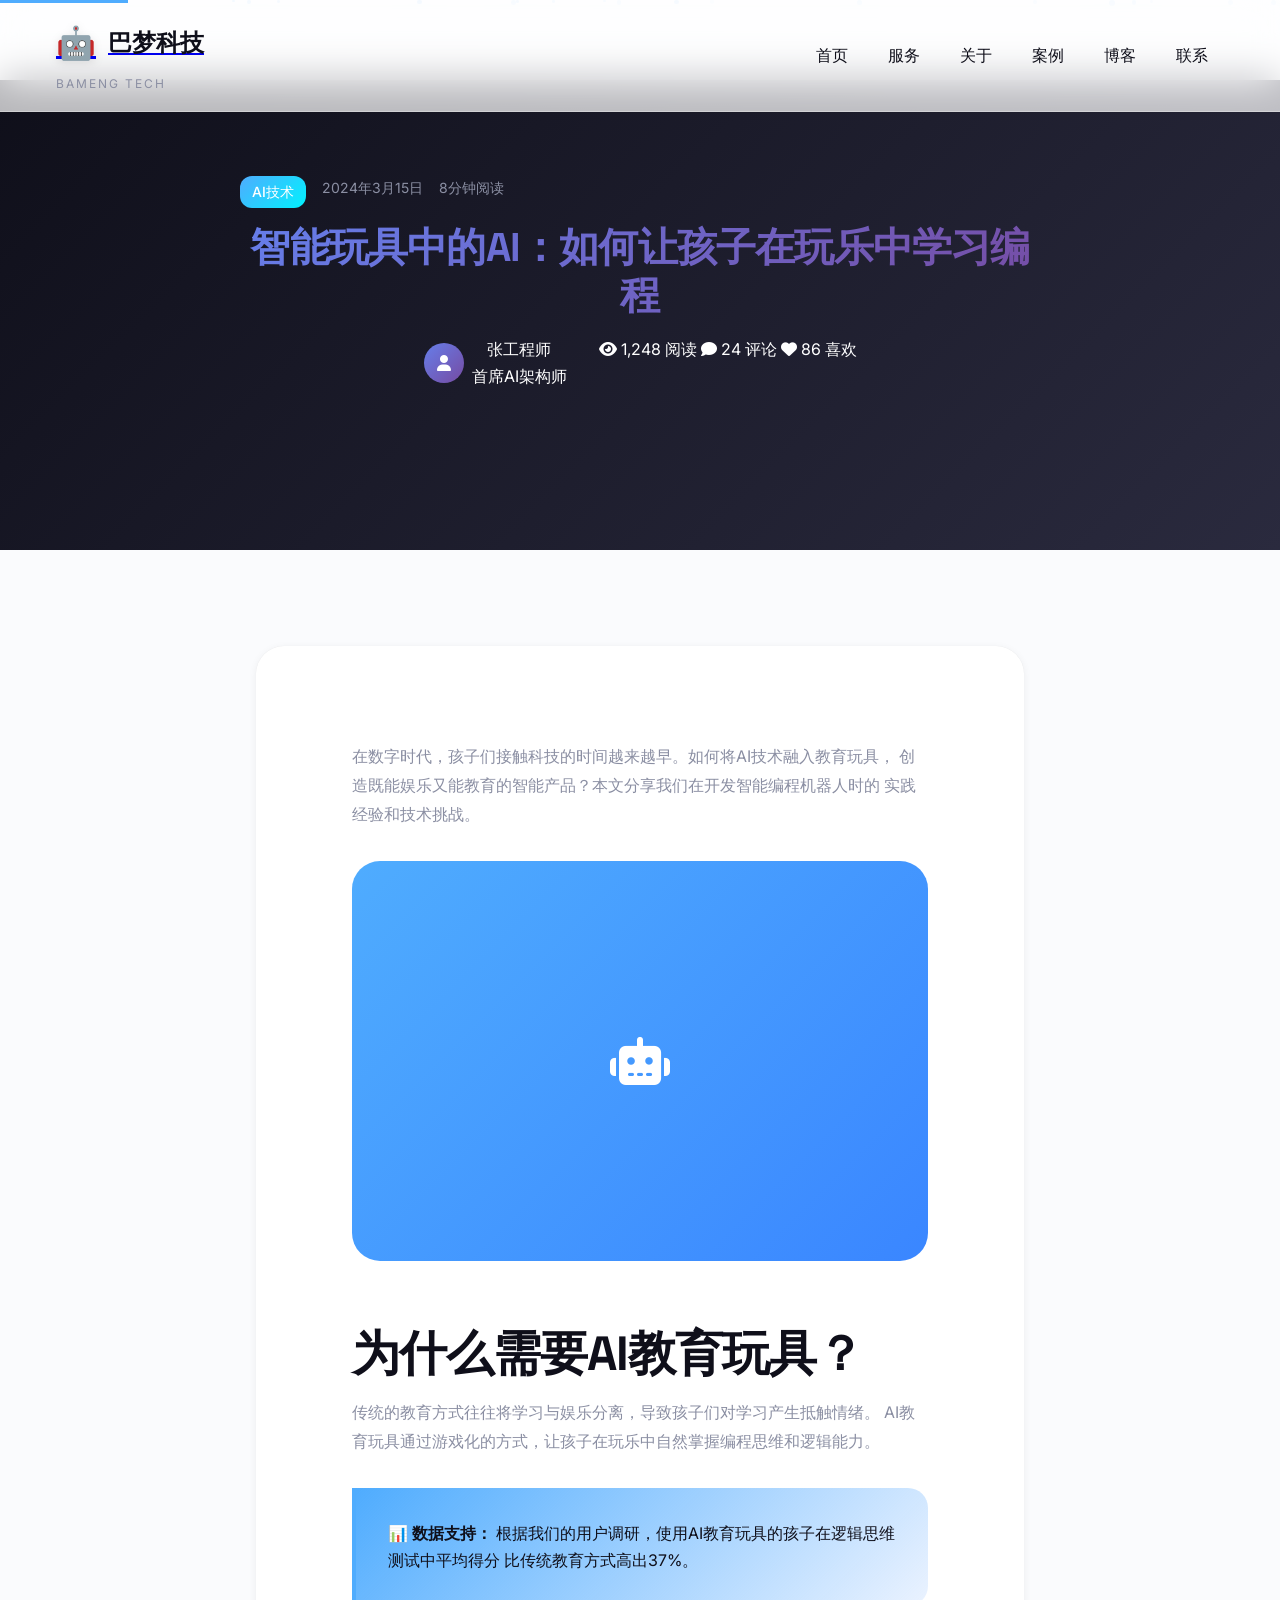
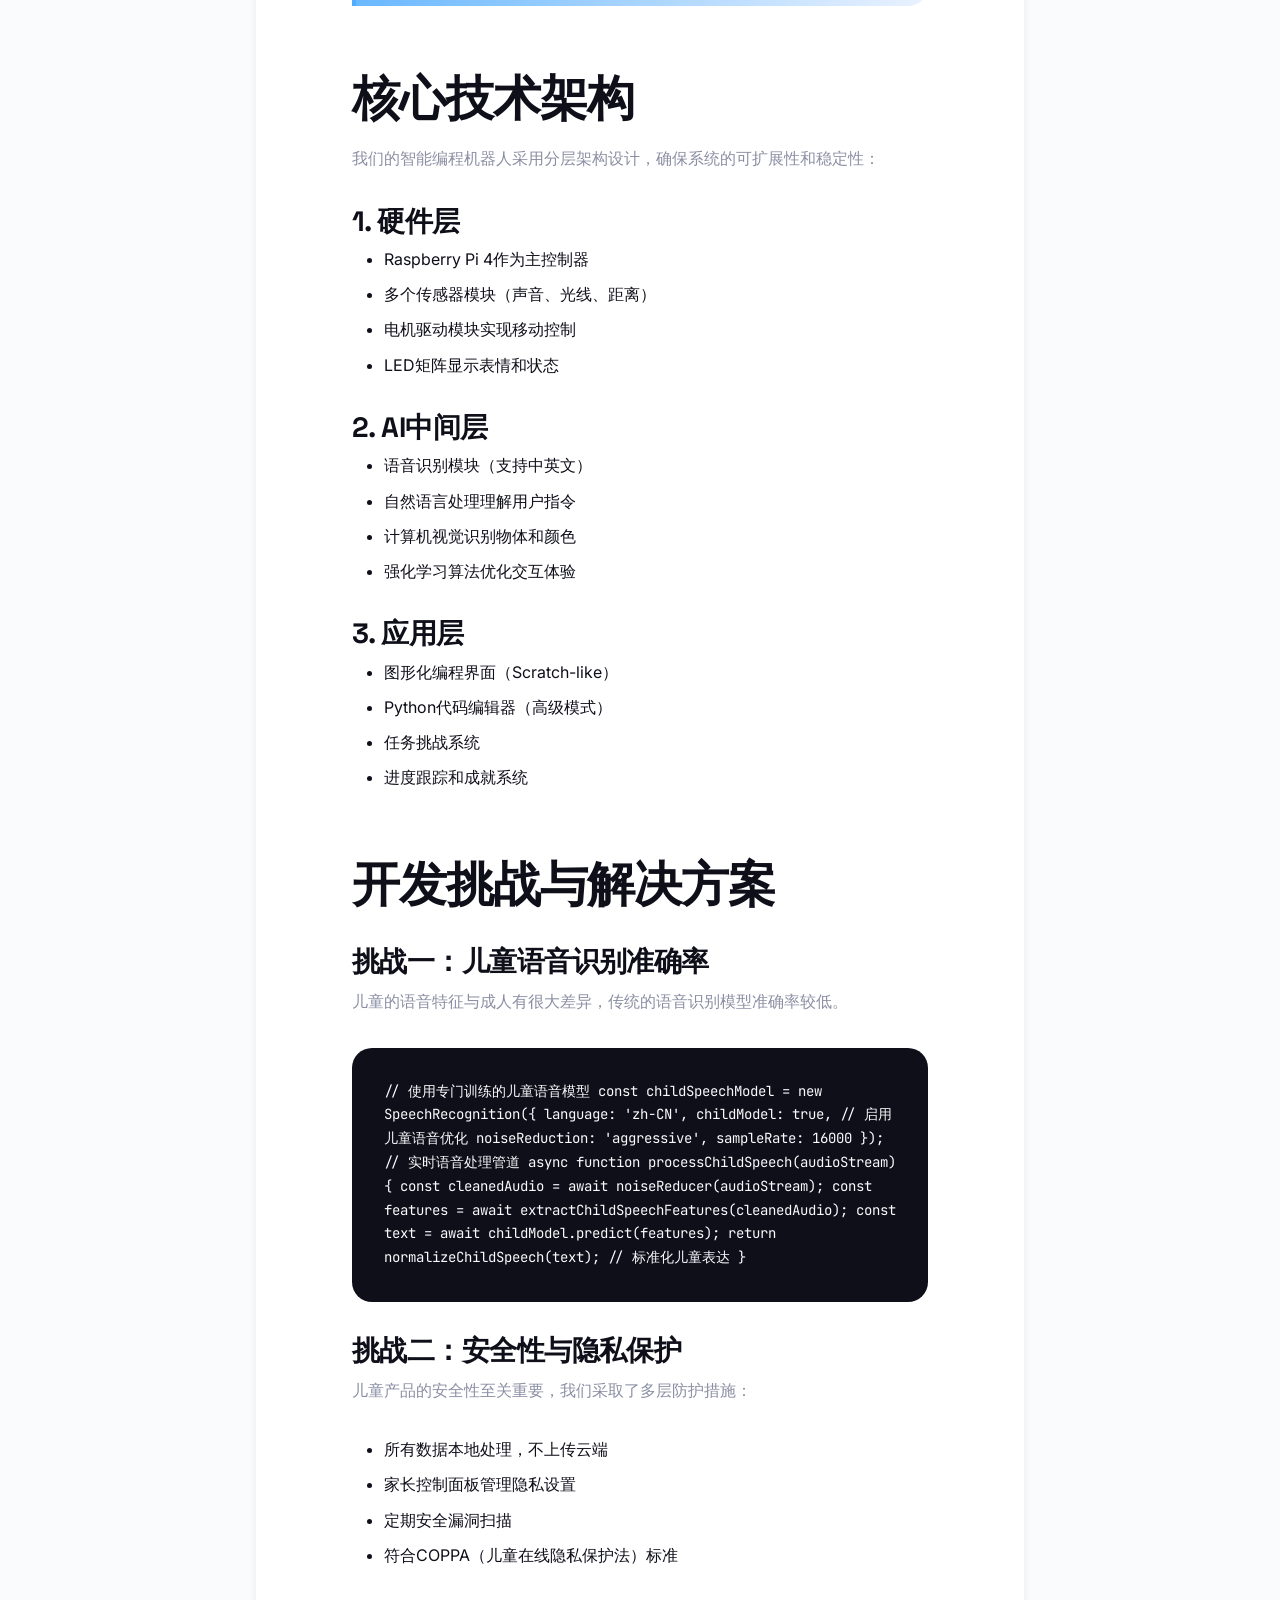
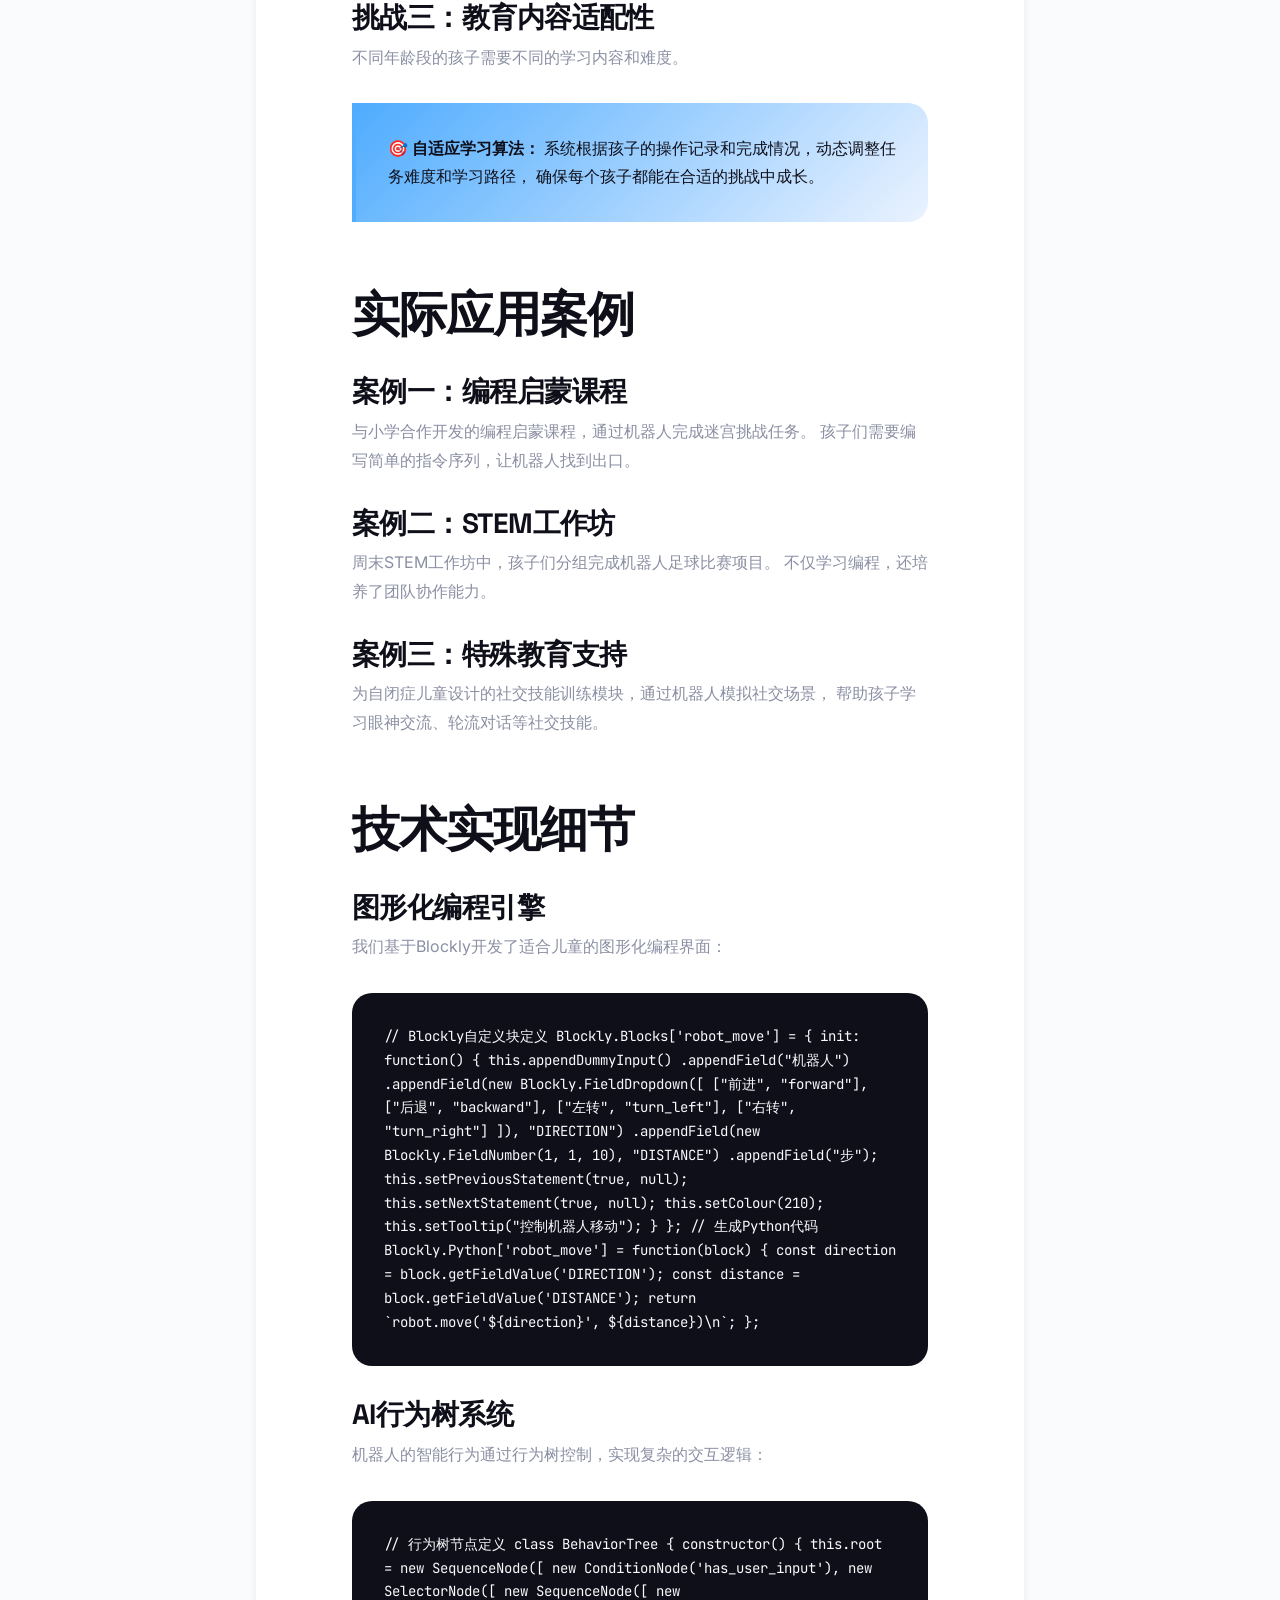
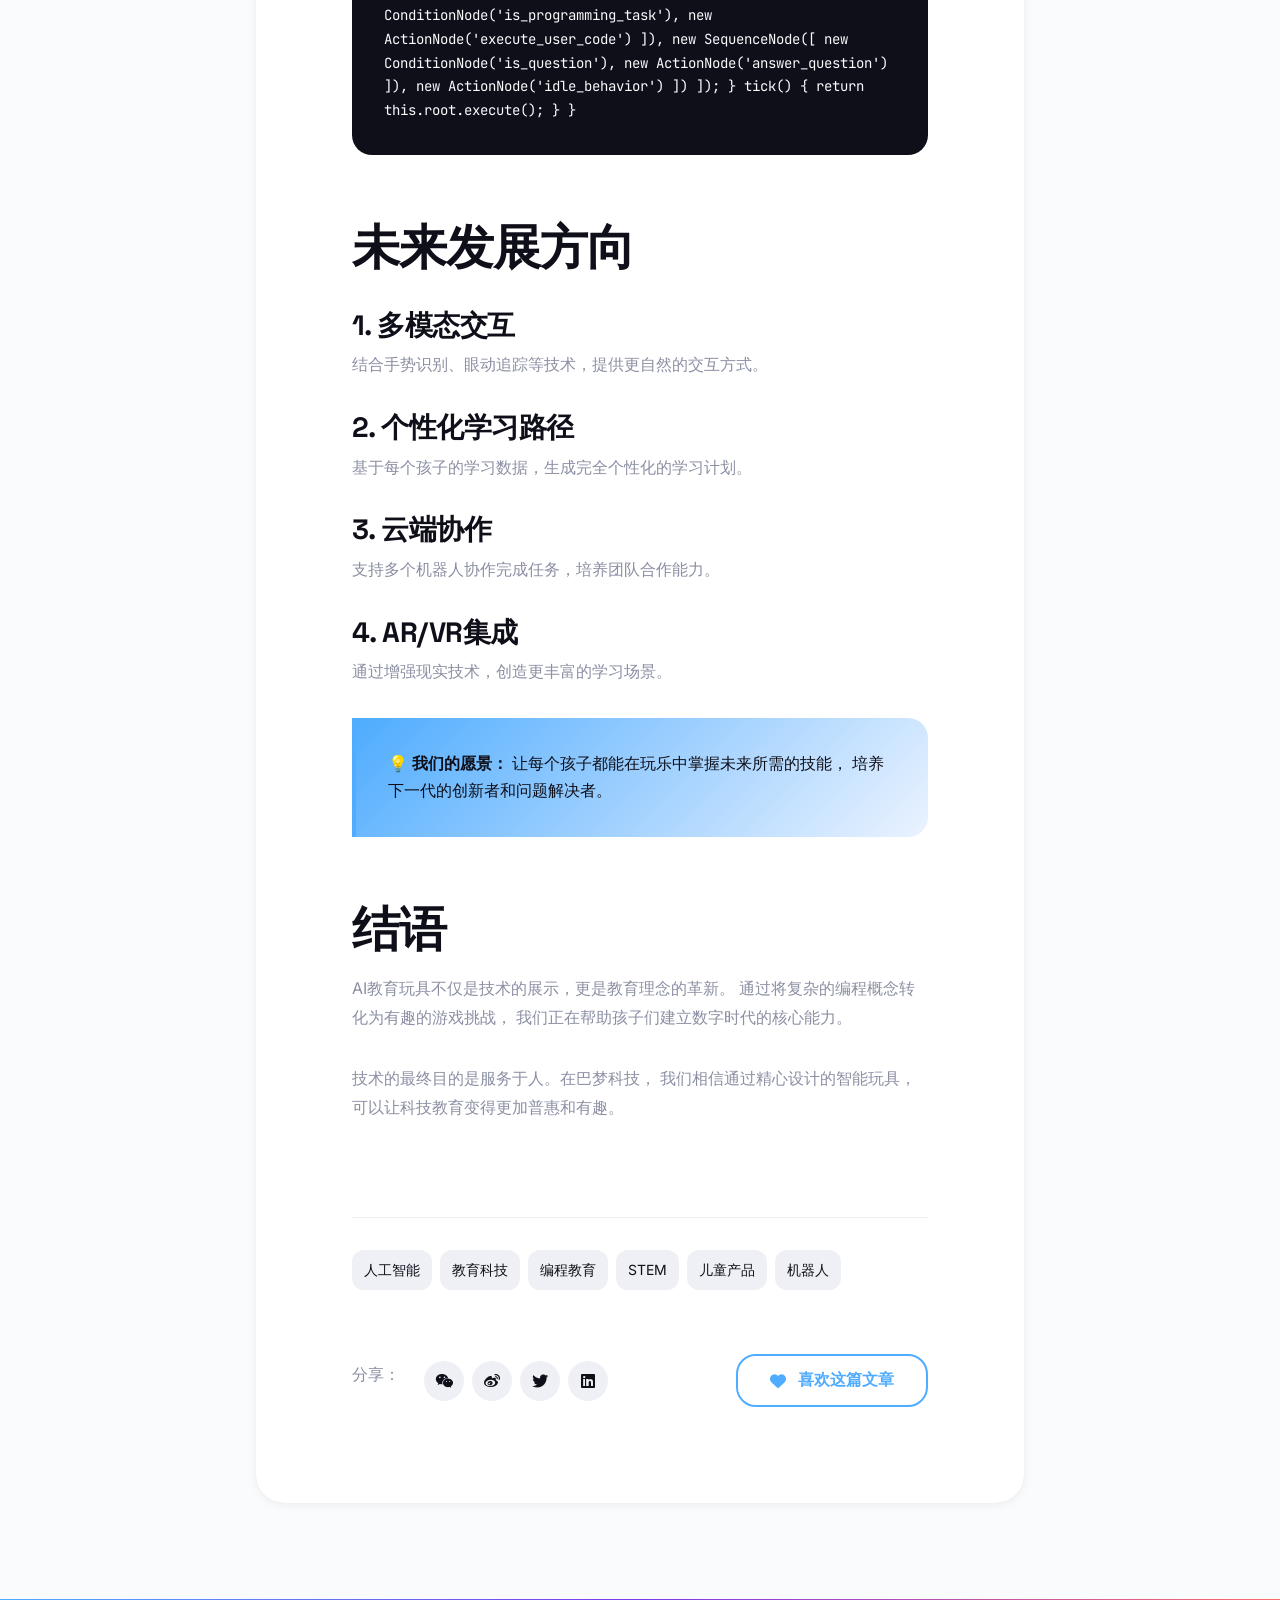
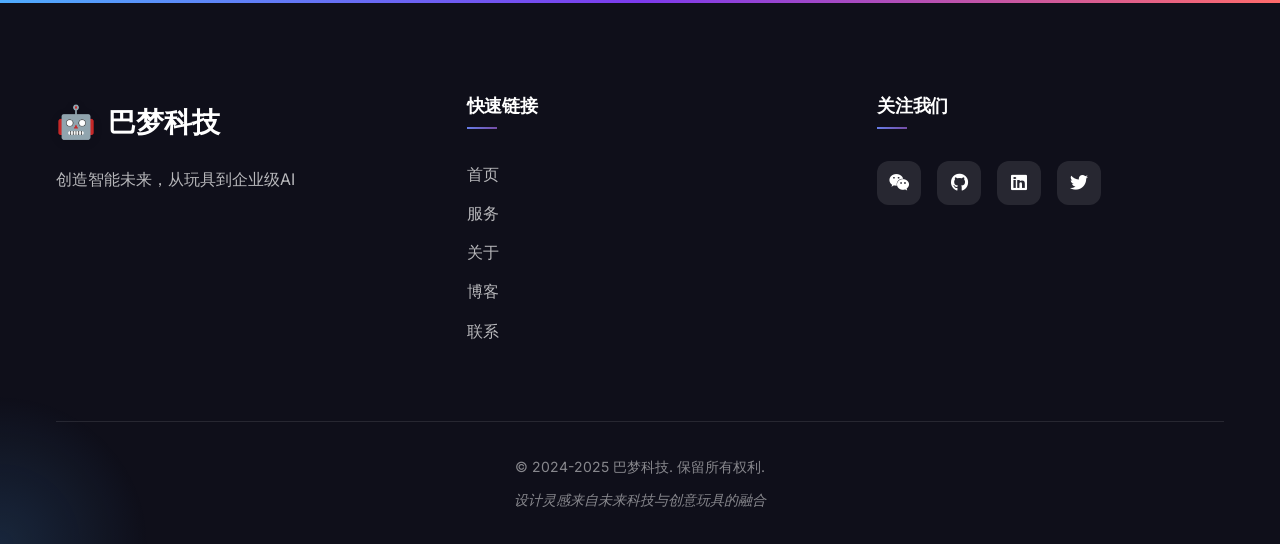
==== commit 1c245620: "add" ====
--- a/article-ai-toys.html
+++ b/article-ai-toys.html
@@ -3,12 +3,14 @@
 <head>
     <meta charset="UTF-8">
     <meta name="viewport" content="width=device-width, initial-scale=1.0">
+    <meta name="description" content="探索如何将AI技术融入教育玩具，创造既能娱乐又能教育的智能产品 - 巴梦科技博客">
+    <meta name="theme-color" content="#667eea">
     <title>智能玩具中的AI：如何让孩子在玩乐中学习编程 - 巴梦科技博客</title>
     <link rel="stylesheet" href="css/style.css">
     <link rel="stylesheet" href="css/blog.css">
     <link rel="preconnect" href="https://fonts.googleapis.com">
     <link rel="preconnect" href="https://fonts.gstatic.com" crossorigin>
-    <link href="https://fonts.googleapis.com/css2?family=Poppins:wght@300;400;500;600;700&family=Lora:wght@400;500;600;700&family=Space+Grotesk:wght@300;400;500;600;700&family=Inter:wght@300;400;500;600&family=JetBrains+Mono:wght@300;400;500&display=swap" rel="stylesheet">
+    <link href="https://fonts.googleapis.com/css2?family=Inter:wght@300;400;500;600;700&family=Space+Grotesk:wght@300;400;500;600;700&family=JetBrains+Mono:wght@300;400;500&display=swap" rel="stylesheet">
     <link rel="stylesheet" href="https://cdnjs.cloudflare.com/ajax/libs/font-awesome/6.4.0/css/all.min.css">
     <style>
         /* 文章页面特有样式 */
@@ -189,6 +191,9 @@
     </style>
 </head>
 <body>
+    <!-- 无障碍跳过链接 -->
+    <a href="#main-content" class="skip-link">跳转到主要内容</a>
+    
     <!-- 导航栏 -->
     <nav class="navbar">
         <div class="container">
@@ -245,7 +250,9 @@
         </div>
     </header>
 
-    <!-- 文章内容 -->
+    <!-- 主要内容 -->
+    <main id="main-content">
+        <!-- 文章内容 -->
     <article class="article-content">
         <div class="article-body">
             <p class="article-intro">
@@ -495,4 +502,62 @@
                         <a href="#" class="share-btn" title="Twitter">
                             <i class="fab fa-twitter"></i>
                         </a>
-                        <a href="#" class="share-btn" title="LinkedIn+                        <a href="#" class="share-btn" title="LinkedIn">
+                            <i class="fab fa-linkedin"></i>
+                        </a>
+                    </div>
+                    
+                    <div class="like-btn">
+                        <button class="btn btn-secondary">
+                            <i class="fas fa-heart"></i> 喜欢这篇文章
+                        </button>
+                    </div>
+                </div>
+            </div>
+        </div>
+    </article>
+    </main>
+
+    <!-- 页脚 -->
+    <footer class="footer">
+        <div class="container">
+            <div class="footer-content">
+                <div class="footer-brand">
+                    <div class="logo">
+                        <span class="logo-icon">🤖</span>
+                        <span class="logo-text">巴梦科技</span>
+                    </div>
+                    <p class="footer-description">
+                        创造智能未来，从玩具到企业级AI
+                    </p>
+                </div>
+                <div class="footer-links">
+                    <h4>快速链接</h4>
+                    <ul>
+                        <li><a href="index.html">首页</a></li>
+                        <li><a href="index.html#services">服务</a></li>
+                        <li><a href="index.html#about">关于</a></li>
+                        <li><a href="blog.html">博客</a></li>
+                        <li><a href="index.html#contact">联系</a></li>
+                    </ul>
+                </div>
+                <div class="footer-social">
+                    <h4>关注我们</h4>
+                    <div class="social-icons">
+                        <a href="#"><i class="fab fa-weixin"></i></a>
+                        <a href="#"><i class="fab fa-github"></i></a>
+                        <a href="#"><i class="fab fa-linkedin"></i></a>
+                        <a href="#"><i class="fab fa-twitter"></i></a>
+                    </div>
+                </div>
+            </div>
+            <div class="footer-bottom">
+                <p>&copy; 2024-2025 巴梦科技. 保留所有权利.</p>
+                <p>设计灵感来自未来科技与创意玩具的融合</p>
+            </div>
+        </div>
+    </footer>
+
+    <script src="js/script.js"></script>
+</body>
+</html>
--- a/css/style.css
+++ b/css/style.css
@@ -1,35 +1,43 @@
 /* 巴梦科技 - 网站样式 */
-/* 设计理念：未来科技 + 温暖互动 */
+/* 设计理念：未来科技 + 温暖互动 + 现代美学 */
 
 :root {
-    /* 巴梦科技品牌色彩系统 - 基于brand-guidelines理念 */
-    --primary-dark: #141413;      /* 主深色 - 专业稳重 */
-    --primary-light: #faf9f5;     /* 主浅色 - 干净明亮 */
-    --mid-gray: #b0aea5;          /* 中灰色 - 次要元素 */
-    --light-gray: #e8e6dc;        /* 浅灰色 - 背景层次 */
-    
-    /* 强调色系统 - 体现智能玩具的趣味性 */
-    --accent-orange: #d97757;     /* 主强调色 - 温暖活力 */
-    --accent-blue: #6a9bcc;       /* 次强调色 - 科技信任 */
-    --accent-green: #788c5d;      /* 三强调色 - 成长自然 */
+    /* 巴梦科技品牌色彩系统 - 2024现代配色 */
+    --primary-dark: #0f0f1a;      /* 主深色 - 深邃科技感 */
+    --primary-light: #fafbfd;     /* 主浅色 - 清透白 */
+    --mid-gray: #8b8fa3;          /* 中灰色 - 柔和灰 */
+    --light-gray: #eef0f5;        /* 浅灰色 - 背景层次 */
+    
+    /* 强调色系统 - 渐变彩虹配色 */
+    --accent-orange: #ff6b6b;     /* 主强调色 - 活力红橙 */
+    --accent-blue: #4facfe;       /* 次强调色 - 天际蓝 */
+    --accent-green: #00f2fe;      /* 三强调色 - 科技青 */
+    --accent-purple: #7c3aed;     /* 新增紫色 - 创新紫 */
     
     /* 功能色彩 */
-    --primary-color: var(--accent-blue);      /* 主色使用科技蓝 */
-    --secondary-color: var(--accent-orange);  /* 次色使用温暖橙 */
-    --accent-color: var(--accent-green);      /* 强调色使用自然绿 */
+    --primary-color: var(--accent-blue);
+    --secondary-color: var(--accent-orange);
+    --accent-color: var(--accent-green);
     --dark-color: var(--primary-dark);
     --light-color: var(--primary-light);
     --gray-color: var(--mid-gray);
     
-    /* 渐变系统 */
-    --gradient-primary: linear-gradient(135deg, var(--accent-blue) 0%, #3a86ff 100%);
-    --gradient-secondary: linear-gradient(135deg, var(--accent-orange) 0%, #ff9a5c 100%);
-    --gradient-accent: linear-gradient(135deg, var(--accent-green) 0%, #9bc26d 100%);
-    
-    /* 字体系统 - 基于brand-guidelines理念 */
-    --font-heading: 'Poppins', 'Space Grotesk', sans-serif;  /* 标题字体 */
-    --font-body: 'Lora', 'Inter', 'Georgia', serif;          /* 正文字体 */
-    --font-mono: 'JetBrains Mono', 'Courier New', monospace; /* 代码字体 */
+    /* 渐变系统 - 更丰富的渐变效果 */
+    --gradient-primary: linear-gradient(135deg, #667eea 0%, #764ba2 100%);
+    --gradient-secondary: linear-gradient(135deg, #f093fb 0%, #f5576c 100%);
+    --gradient-accent: linear-gradient(135deg, #4facfe 0%, #00f2fe 100%);
+    --gradient-warm: linear-gradient(135deg, #ff6b6b 0%, #ffa500 100%);
+    --gradient-cool: linear-gradient(135deg, #667eea 0%, #4facfe 100%);
+    
+    /* 玻璃态效果 */
+    --glass-bg: rgba(255, 255, 255, 0.7);
+    --glass-border: rgba(255, 255, 255, 0.3);
+    --glass-blur: blur(20px);
+    
+    /* 字体系统 */
+    --font-heading: 'Space Grotesk', 'Poppins', sans-serif;
+    --font-body: 'Inter', 'Lora', -apple-system, sans-serif;
+    --font-mono: 'JetBrains Mono', 'Fira Code', monospace;
     
     /* 间距 */
     --spacing-xs: 0.5rem;
@@ -38,15 +46,33 @@
     --spacing-lg: 4rem;
     --spacing-xl: 6rem;
     
-    /* 圆角 */
-    --radius-sm: 8px;
-    --radius-md: 16px;
-    --radius-lg: 24px;
-    
-    /* 阴影 */
-    --shadow-sm: 0 4px 6px rgba(0, 0, 0, 0.1);
-    --shadow-md: 0 10px 25px rgba(0, 0, 0, 0.15);
-    --shadow-lg: 0 20px 40px rgba(0, 0, 0, 0.2);
+    /* 圆角 - 更圆润 */
+    --radius-sm: 12px;
+    --radius-md: 20px;
+    --radius-lg: 28px;
+    --radius-xl: 36px;
+    
+    /* 阴影 - 更柔和立体 */
+    --shadow-sm: 0 2px 8px rgba(0, 0, 0, 0.06), 0 0 1px rgba(0, 0, 0, 0.1);
+    --shadow-md: 0 8px 24px rgba(0, 0, 0, 0.08), 0 0 1px rgba(0, 0, 0, 0.1);
+    --shadow-lg: 0 16px 48px rgba(0, 0, 0, 0.1), 0 0 1px rgba(0, 0, 0, 0.1);
+    --shadow-xl: 0 24px 64px rgba(0, 0, 0, 0.15), 0 0 1px rgba(0, 0, 0, 0.1);
+    --shadow-glow: 0 0 30px rgba(79, 172, 254, 0.3);
+    
+    /* 动画时长 */
+    --transition-fast: 0.15s ease;
+    --transition-normal: 0.3s ease;
+    --transition-slow: 0.5s cubic-bezier(0.4, 0, 0.2, 1);
+}
+
+/* 深色模式变量 */
+[data-theme="dark"] {
+    --primary-dark: #f0f0f5;
+    --primary-light: #0f0f1a;
+    --mid-gray: #a0a4b8;
+    --light-gray: #1a1a2e;
+    --glass-bg: rgba(15, 15, 26, 0.8);
+    --glass-border: rgba(255, 255, 255, 0.1);
 }
 
 /* 重置与基础样式 */
@@ -58,14 +84,36 @@
 
 html {
     scroll-behavior: smooth;
+    scroll-padding-top: 80px;
 }
 
 body {
     font-family: var(--font-body);
     color: var(--dark-color);
     background-color: var(--light-color);
-    line-height: 1.6;
+    line-height: 1.7;
     overflow-x: hidden;
+    -webkit-font-smoothing: antialiased;
+    -moz-osx-font-smoothing: grayscale;
+}
+
+/* 滚动条美化 */
+::-webkit-scrollbar {
+    width: 8px;
+    height: 8px;
+}
+
+::-webkit-scrollbar-track {
+    background: var(--light-gray);
+}
+
+::-webkit-scrollbar-thumb {
+    background: linear-gradient(180deg, var(--accent-blue), var(--accent-purple));
+    border-radius: 4px;
+}
+
+::-webkit-scrollbar-thumb:hover {
+    background: linear-gradient(180deg, var(--accent-purple), var(--accent-blue));
 }
 
 .container {
@@ -79,77 +127,117 @@
     font-family: var(--font-heading);
     font-weight: 700;
     line-height: 1.2;
+    letter-spacing: -0.02em;
 }
 
 h1 {
-    font-size: 3.5rem;
+    font-size: clamp(2.5rem, 5vw, 4rem);
     margin-bottom: var(--spacing-sm);
+    background: var(--gradient-primary);
+    -webkit-background-clip: text;
+    -webkit-text-fill-color: transparent;
+    background-clip: text;
 }
 
 h2 {
-    font-size: 2.5rem;
+    font-size: clamp(2rem, 4vw, 3rem);
     margin-bottom: var(--spacing-sm);
 }
 
 h3 {
-    font-size: 1.75rem;
+    font-size: clamp(1.25rem, 2.5vw, 1.75rem);
     margin-bottom: var(--spacing-xs);
 }
 
 p {
     margin-bottom: var(--spacing-sm);
     color: var(--gray-color);
-}
-
-/* 按钮 */
+    line-height: 1.8;
+}
+
+/* 文字选择样式 */
+::selection {
+    background: var(--accent-blue);
+    color: white;
+}
+
+/* 按钮 - 现代玻璃态风格 */
 .btn {
     display: inline-flex;
     align-items: center;
     justify-content: center;
-    padding: 0.75rem 1.5rem;
+    padding: 0.875rem 2rem;
     border-radius: var(--radius-md);
     font-weight: 600;
     text-decoration: none;
-    transition: all 0.3s ease;
+    transition: all var(--transition-normal);
     border: none;
     cursor: pointer;
     font-size: 1rem;
-    gap: 0.5rem;
+    gap: 0.75rem;
+    position: relative;
+    overflow: hidden;
+    z-index: 1;
+}
+
+.btn::before {
+    content: '';
+    position: absolute;
+    top: 0;
+    left: 0;
+    width: 100%;
+    height: 100%;
+    background: linear-gradient(135deg, rgba(255,255,255,0.2) 0%, rgba(255,255,255,0) 100%);
+    z-index: -1;
 }
 
 .btn-primary {
     background: var(--gradient-primary);
     color: white;
+    box-shadow: 0 4px 15px rgba(102, 126, 234, 0.4);
 }
 
 .btn-primary:hover {
-    transform: translateY(-2px);
-    box-shadow: var(--shadow-md);
+    transform: translateY(-3px);
+    box-shadow: 0 8px 25px rgba(102, 126, 234, 0.5);
+}
+
+.btn-primary:active {
+    transform: translateY(-1px);
 }
 
 .btn-secondary {
-    background: transparent;
-    color: var(--primary-color);
-    border: 2px solid var(--primary-color);
+    background: var(--glass-bg);
+    color: var(--accent-blue);
+    border: 2px solid var(--accent-blue);
+    backdrop-filter: var(--glass-blur);
 }
 
 .btn-secondary:hover {
-    background: var(--primary-color);
+    background: var(--accent-blue);
     color: white;
-    transform: translateY(-2px);
-}
-
-/* 导航栏 */
+    transform: translateY(-3px);
+    box-shadow: 0 8px 25px rgba(79, 172, 254, 0.4);
+}
+
+/* 导航栏 - 玻璃态效果 */
 .navbar {
     position: fixed;
     top: 0;
     left: 0;
     right: 0;
-    background: rgba(255, 255, 255, 0.95);
-    backdrop-filter: blur(10px);
+    background: var(--glass-bg);
+    backdrop-filter: var(--glass-blur);
+    -webkit-backdrop-filter: var(--glass-blur);
     z-index: 1000;
     padding: 1rem 0;
     box-shadow: var(--shadow-sm);
+    border-bottom: 1px solid var(--glass-border);
+    transition: all var(--transition-normal);
+}
+
+.navbar:hover {
+    box-shadow: var(--shadow-md);
 }
 
 .navbar .container {
@@ -166,7 +254,7 @@
 .logo {
     display: flex;
     align-items: center;
-    gap: 0.5rem;
+    gap: 0.75rem;
     font-size: 1.5rem;
     font-weight: 700;
     color: var(--dark-color);
@@ -174,41 +262,46 @@
 
 .logo-icon {
     font-size: 2rem;
+    filter: drop-shadow(0 2px 4px rgba(0,0,0,0.1));
 }
 
 .logo-subtitle {
-    font-size: 0.875rem;
+    font-size: 0.75rem;
     color: var(--gray-color);
     margin-top: 0.25rem;
+    letter-spacing: 2px;
+    text-transform: uppercase;
 }
 
 .nav-menu {
     display: flex;
     list-style: none;
-    gap: 2rem;
+    gap: 0.5rem;
 }
 
 .nav-link {
     text-decoration: none;
     color: var(--dark-color);
     font-weight: 500;
-    transition: color 0.3s ease;
+    transition: all var(--transition-normal);
     position: relative;
-}
-
-.nav-link:hover,
+    padding: 0.5rem 1rem;
+    border-radius: var(--radius-sm);
+}
+
+.nav-link:hover {
+    color: var(--accent-blue);
+    background: rgba(79, 172, 254, 0.1);
+}
+
 .nav-link.active {
-    color: var(--primary-color);
+    color: white;
+    background: var(--gradient-primary);
+    box-shadow: 0 4px 15px rgba(102, 126, 234, 0.3);
 }
 
 .nav-link.active::after {
-    content: '';
-    position: absolute;
-    bottom: -5px;
-    left: 0;
-    right: 0;
-    height: 2px;
-    background: var(--gradient-primary);
+    display: none;
 }
 
 .nav-toggle {
@@ -218,14 +311,44 @@
     font-size: 1.5rem;
     color: var(--dark-color);
     cursor: pointer;
-}
-
-/* 英雄区域 */
+    padding: 0.5rem;
+    border-radius: var(--radius-sm);
+    transition: background var(--transition-fast);
+}
+
+.nav-toggle:hover {
+    background: rgba(0, 0, 0, 0.05);
+}
+
+/* 英雄区域 - 动态背景 */
 .hero {
     padding: var(--spacing-xl) 0;
     margin-top: 80px;
     position: relative;
     overflow: hidden;
+    min-height: 90vh;
+    display: flex;
+    align-items: center;
+}
+
+.hero::before {
+    content: '';
+    position: absolute;
+    top: 0;
+    left: 0;
+    right: 0;
+    bottom: 0;
+    background: 
+        radial-gradient(ellipse at 20% 50%, rgba(79, 172, 254, 0.15) 0%, transparent 50%),
+        radial-gradient(ellipse at 80% 20%, rgba(124, 58, 237, 0.1) 0%, transparent 50%),
+        radial-gradient(ellipse at 60% 80%, rgba(0, 242, 254, 0.1) 0%, transparent 50%);
+    z-index: -1;
+    animation: heroGlow 8s ease-in-out infinite alternate;
+}
+
+@keyframes heroGlow {
+    0% { opacity: 0.7; }
+    100% { opacity: 1; }
 }
 
 .hero .container {
@@ -236,32 +359,45 @@
 }
 
 .hero-title {
-    font-size: 3.5rem;
+    font-size: clamp(2.5rem, 5vw, 4rem);
     margin-bottom: var(--spacing-sm);
+    line-height: 1.1;
 }
 
 .gradient-text {
-    background: var(--gradient-primary);
+    background: linear-gradient(135deg, #667eea 0%, #764ba2 50%, #f093fb 100%);
     -webkit-background-clip: text;
     -webkit-text-fill-color: transparent;
     background-clip: text;
+    background-size: 200% 200%;
+    animation: gradientShift 3s ease-in-out infinite;
+}
+
+@keyframes gradientShift {
+    0%, 100% { background-position: 0% 50%; }
+    50% { background-position: 100% 50%; }
 }
 
 .hero-subtitle {
     font-size: 1.25rem;
     margin-bottom: var(--spacing-md);
     color: var(--gray-color);
+    max-width: 500px;
 }
 
 .hero-buttons {
     display: flex;
     gap: var(--spacing-sm);
     margin-top: var(--spacing-md);
+    flex-wrap: wrap;
 }
 
 .hero-visual {
     position: relative;
-    height: 400px;
+    height: 500px;
+    display: flex;
+    align-items: center;
+    justify-content: center;
 }
 
 .floating-elements {
@@ -272,30 +408,39 @@
 
 .floating-element {
     position: absolute;
-    font-size: 2rem;
+    font-size: 3rem;
     animation: float 6s ease-in-out infinite;
-}
-
-.el1 { top: 20%; left: 10%; animation-delay: 0s; }
-.el2 { top: 60%; left: 80%; animation-delay: 1s; }
-.el3 { top: 80%; left: 20%; animation-delay: 2s; }
-.el4 { top: 30%; left: 70%; animation-delay: 3s; }
+    filter: drop-shadow(0 10px 20px rgba(0,0,0,0.1));
+    transition: transform var(--transition-normal);
+}
+
+.floating-element:hover {
+    transform: scale(1.2) rotate(0deg) !important;
+}
+
+.el1 { top: 15%; left: 10%; animation-delay: 0s; }
+.el2 { top: 65%; left: 80%; animation-delay: 1.5s; }
+.el3 { top: 80%; left: 15%; animation-delay: 3s; }
+.el4 { top: 25%; left: 75%; animation-delay: 4.5s; }
 
 @keyframes float {
-    0%, 100% { transform: translateY(0) rotate(0deg); }
-    50% { transform: translateY(-20px) rotate(10deg); }
+    0%, 100% { transform: translateY(0) rotate(5deg); }
+    25% { transform: translateY(-15px) rotate(-3deg); }
+    50% { transform: translateY(-25px) rotate(5deg); }
+    75% { transform: translateY(-10px) rotate(-2deg); }
 }
 
 .circuit-background {
     width: 100%;
     height: 100%;
-    background: linear-gradient(45deg, #f0f4ff 25%, transparent 25%),
-                linear-gradient(-45deg, #f0f4ff 25%, transparent 25%),
-                linear-gradient(45deg, transparent 75%, #f0f4ff 75%),
-                linear-gradient(-45deg, transparent 75%, #f0f4ff 75%);
-    background-size: 20px 20px;
-    background-position: 0 0, 0 10px, 10px -10px, -10px 0px;
-    border-radius: var(--radius-lg);
+    background: 
+        linear-gradient(135deg, rgba(102, 126, 234, 0.05) 25%, transparent 25%),
+        linear-gradient(-135deg, rgba(102, 126, 234, 0.05) 25%, transparent 25%),
+        linear-gradient(135deg, transparent 75%, rgba(102, 126, 234, 0.05) 75%),
+        linear-gradient(-135deg, transparent 75%, rgba(102, 126, 234, 0.05) 75%);
+    background-size: 30px 30px;
+    background-position: 0 0, 0 15px, 15px -15px, -15px 0px;
+    border-radius: var(--radius-xl);
     position: relative;
     overflow: hidden;
 }
@@ -307,14 +452,49 @@
     left: 0;
     right: 0;
     bottom: 0;
-    background: var(--gradient-primary);
-    opacity: 0.1;
-}
-
-/* 服务区域 */
+    background: linear-gradient(135deg, 
+        rgba(102, 126, 234, 0.1) 0%, 
+        rgba(118, 75, 162, 0.1) 50%,
+        rgba(240, 147, 251, 0.1) 100%);
+    animation: circuitPulse 4s ease-in-out infinite;
+}
+
+@keyframes circuitPulse {
+    0%, 100% { opacity: 0.5; }
+    50% { opacity: 1; }
+}
+
+.circuit-background::after {
+    content: '🤖';
+    position: absolute;
+    top: 50%;
+    left: 50%;
+    transform: translate(-50%, -50%);
+    font-size: 6rem;
+    filter: drop-shadow(0 20px 40px rgba(0,0,0,0.2));
+    animation: robotBounce 2s ease-in-out infinite;
+}
+
+@keyframes robotBounce {
+    0%, 100% { transform: translate(-50%, -50%) scale(1); }
+    50% { transform: translate(-50%, -55%) scale(1.05); }
+}
+
+/* 服务区域 - 卡片悬浮动效 */
 .services {
     padding: var(--spacing-xl) 0;
-    background: linear-gradient(180deg, #f8f9fa 0%, #ffffff 100%);
+    background: linear-gradient(180deg, var(--light-color) 0%, #f0f4ff 100%);
+    position: relative;
+}
+
+.services::before {
+    content: '';
+    position: absolute;
+    top: 0;
+    left: 0;
+    right: 0;
+    height: 1px;
+    background: linear-gradient(90deg, transparent, var(--accent-blue), transparent);
 }
 
 .section-header {
@@ -324,11 +504,26 @@
 
 .section-title {
     margin-bottom: var(--spacing-xs);
+    position: relative;
+    display: inline-block;
+}
+
+.section-title::after {
+    content: '';
+    position: absolute;
+    bottom: -10px;
+    left: 50%;
+    transform: translateX(-50%);
+    width: 60px;
+    height: 4px;
+    background: var(--gradient-primary);
+    border-radius: 2px;
 }
 
 .section-subtitle {
     color: var(--gray-color);
     font-size: 1.125rem;
+    margin-top: var(--spacing-sm);
 }
 
 .services-grid {
@@ -342,18 +537,37 @@
     padding: var(--spacing-md);
     border-radius: var(--radius-lg);
     box-shadow: var(--shadow-sm);
-    transition: all 0.3s ease;
+    transition: all var(--transition-slow);
     border: 1px solid rgba(0, 0, 0, 0.05);
+    position: relative;
+    overflow: hidden;
+}
+
+.service-card::before {
+    content: '';
+    position: absolute;
+    top: 0;
+    left: 0;
+    right: 0;
+    height: 4px;
+    background: var(--gradient-primary);
+    transform: scaleX(0);
+    transform-origin: left;
+    transition: transform var(--transition-slow);
 }
 
 .service-card:hover {
     transform: translateY(-10px);
-    box-shadow: var(--shadow-lg);
+    box-shadow: var(--shadow-xl);
+}
+
+.service-card:hover::before {
+    transform: scaleX(1);
 }
 
 .service-icon {
-    width: 60px;
-    height: 60px;
+    width: 70px;
+    height: 70px;
     background: var(--gradient-primary);
     border-radius: var(--radius-md);
     display: flex;
@@ -361,16 +575,24 @@
     justify-content: center;
     margin-bottom: var(--spacing-sm);
     color: white;
-    font-size: 1.5rem;
+    font-size: 1.75rem;
+    transition: all var(--transition-normal);
+    box-shadow: 0 8px 20px rgba(102, 126, 234, 0.3);
+}
+
+.service-card:hover .service-icon {
+    transform: scale(1.1) rotate(-5deg);
 }
 
 .service-title {
     margin-bottom: var(--spacing-xs);
+    font-size: 1.5rem;
 }
 
 .service-description {
     margin-bottom: var(--spacing-sm);
     min-height: 60px;
+    font-size: 1rem;
 }
 
 .service-features {
@@ -381,29 +603,35 @@
 .service-features li {
     display: flex;
     align-items: center;
-    gap: 0.5rem;
-    margin-bottom: 0.5rem;
+    gap: 0.75rem;
+    margin-bottom: 0.75rem;
     color: var(--gray-color);
+    font-size: 0.9375rem;
 }
 
 .service-features i {
-    color: var(--accent-color);
-}
-
-/* 关于区域 */
+    color: var(--accent-green);
+    font-size: 0.875rem;
+}
+
+/* 关于区域 - 数据展示动画 */
 .about {
     padding: var(--spacing-xl) 0;
+    position: relative;
+    background: white;
 }
 
 .about-content {
-    max-width: 800px;
+    max-width: 900px;
     margin: 0 auto;
     text-align: center;
 }
 
 .about-text {
-    font-size: 1.125rem;
+    font-size: 1.25rem;
     margin-bottom: var(--spacing-lg);
+    line-height: 1.9;
+    color: var(--gray-color);
 }
 
 .stats {
@@ -411,29 +639,36 @@
     justify-content: center;
     gap: var(--spacing-lg);
     margin: var(--spacing-lg) 0;
+    padding: var(--spacing-md);
+    background: linear-gradient(135deg, #f8f9ff 0%, #f0f4ff 100%);
+    border-radius: var(--radius-xl);
 }
 
 .stat-item {
     text-align: center;
+    padding: var(--spacing-sm);
 }
 
 .stat-number {
-    font-size: 2.5rem;
-    font-weight: 700;
+    font-size: clamp(2rem, 4vw, 3rem);
+    font-weight: 800;
     background: var(--gradient-primary);
     -webkit-background-clip: text;
     -webkit-text-fill-color: transparent;
     background-clip: text;
+    line-height: 1.2;
 }
 
 .stat-label {
     color: var(--gray-color);
-    font-size: 0.875rem;
+    font-size: 0.9375rem;
+    margin-top: 0.5rem;
+    font-weight: 500;
 }
 
 .about-features {
     display: grid;
-    grid-template-columns: repeat(auto-fit, minmax(200px, 1fr));
+    grid-template-columns: repeat(auto-fit, minmax(220px, 1fr));
     gap: var(--spacing-md);
     margin-top: var(--spacing-lg);
 }
@@ -441,23 +676,58 @@
 .feature {
     text-align: center;
     padding: var(--spacing-md);
+    border-radius: var(--radius-lg);
+    transition: all var(--transition-normal);
+    background: var(--light-color);
+}
+
+.feature:hover {
+    transform: translateY(-5px);
+    box-shadow: var(--shadow-md);
+    background: white;
 }
 
 .feature i {
-    font-size: 2rem;
-    color: var(--primary-color);
+    font-size: 2.5rem;
+    background: var(--gradient-primary);
+    -webkit-background-clip: text;
+    -webkit-text-fill-color: transparent;
+    background-clip: text;
     margin-bottom: var(--spacing-sm);
-}
-
-/* 案例区域 */
+    display: inline-block;
+}
+
+.feature h4 {
+    font-size: 1.25rem;
+    margin-bottom: 0.5rem;
+    color: var(--dark-color);
+}
+
+.feature p {
+    font-size: 0.9375rem;
+    margin: 0;
+}
+
+/* 案例区域 - 交互式卡片 */
 .portfolio {
     padding: var(--spacing-xl) 0;
-    background: linear-gradient(180deg, #ffffff 0%, #f8f9fa 100%);
+    background: linear-gradient(180deg, #f0f4ff 0%, var(--light-color) 100%);
+    position: relative;
+}
+
+.portfolio::before {
+    content: '';
+    position: absolute;
+    top: 0;
+    left: 0;
+    right: 0;
+    height: 1px;
+    background: linear-gradient(90deg, transparent, var(--accent-purple), transparent);
 }
 
 .portfolio-grid {
     display: grid;
-    grid-template-columns: repeat(auto-fit, minmax(300px, 1fr));
+    grid-template-columns: repeat(auto-fit, minmax(320px, 1fr));
     gap: var(--spacing-md);
 }
 
@@ -466,56 +736,105 @@
     border-radius: var(--radius-lg);
     overflow: hidden;
     box-shadow: var(--shadow-sm);
-    transition: all 0.3s ease;
+    transition: all var(--transition-slow);
+    position: relative;
+    group: true;
 }
 
 .portfolio-item:hover {
-    transform: translateY(-5px);
-    box-shadow: var(--shadow-md);
+    transform: translateY(-10px) scale(1.02);
+    box-shadow: var(--shadow-xl);
 }
 
 .portfolio-image {
-    height: 200px;
+    height: 220px;
     display: flex;
     align-items: center;
     justify-content: center;
     color: white;
+    font-size: 4rem;
+    position: relative;
+    overflow: hidden;
+}
+
+.portfolio-image::after {
+    content: '';
+    position: absolute;
+    top: 0;
+    left: 0;
+    right: 0;
+    bottom: 0;
+    background: linear-gradient(180deg, transparent 50%, rgba(0,0,0,0.3) 100%);
 }
 
 .portfolio-content {
     padding: var(--spacing-md);
 }
 
+.portfolio-content h3 {
+    font-size: 1.375rem;
+    margin-bottom: 0.75rem;
+    color: var(--dark-color);
+}
+
+.portfolio-content p {
+    font-size: 0.9375rem;
+    line-height: 1.7;
+    margin-bottom: var(--spacing-sm);
+}
+
 .portfolio-tag {
     display: inline-block;
-    padding: 0.25rem 0.75rem;
+    padding: 0.375rem 1rem;
     background: var(--gradient-primary);
     color: white;
     border-radius: var(--radius-sm);
-    font-size: 0.875rem;
-    font-weight: 500;
-    margin-top: var(--spacing-sm);
-}
-
-/* 联系区域 */
+    font-size: 0.8125rem;
+    font-weight: 600;
+    letter-spacing: 0.5px;
+    transition: all var(--transition-normal);
+}
+
+.portfolio-item:hover .portfolio-tag {
+    transform: scale(1.05);
+    box-shadow: 0 4px 15px rgba(102, 126, 234, 0.4);
+}
+
+/* 联系区域 - 现代表单设计 */
 .contact {
     padding: var(--spacing-xl) 0;
+    background: white;
+    position: relative;
+}
+
+.contact::before {
+    content: '';
+    position: absolute;
+    top: 0;
+    left: 0;
+    right: 0;
+    height: 1px;
+    background: linear-gradient(90deg, transparent, var(--accent-blue), transparent);
 }
 
 .contact-content {
-    max-width: 800px;
+    max-width: 900px;
     margin: 0 auto;
     text-align: center;
 }
 
 .contact-subtitle {
-    font-size: 1.125rem;
+    font-size: 1.25rem;
     margin-bottom: var(--spacing-lg);
+    color: var(--gray-color);
+    max-width: 600px;
+    margin-left: auto;
+    margin-right: auto;
 }
 
 .contact-info {
     display: grid;
-    grid-template-columns: repeat(auto-fit, minmax(200px, 1fr));
+    grid-template-columns: repeat(auto-fit, minmax(220px, 1fr));
     gap: var(--spacing-md);
     margin: var(--spacing-lg) 0;
 }
@@ -525,52 +844,98 @@
     align-items: center;
     gap: var(--spacing-sm);
     padding: var(--spacing-md);
+    background: var(--light-color);
+    border-radius: var(--radius-lg);
+    transition: all var(--transition-normal);
+}
+
+.contact-item:hover {
+    transform: translateY(-5px);
+    box-shadow: var(--shadow-md);
     background: white;
-    border-radius: var(--radius-md);
-    box-shadow: var(--shadow-sm);
 }
 
 .contact-item i {
-    font-size: 1.5rem;
-    color: var(--primary-color);
+    font-size: 1.75rem;
+    background: var(--gradient-primary);
+    -webkit-background-clip: text;
+    -webkit-text-fill-color: transparent;
+    background-clip: text;
+}
+
+.contact-item h4 {
+    font-size: 1rem;
+    margin-bottom: 0.25rem;
+    color: var(--dark-color);
+}
+
+.contact-item p {
+    font-size: 0.9375rem;
+    margin: 0;
+    color: var(--gray-color);
 }
 
 .contact-form {
-    max-width: 600px;
+    max-width: 700px;
     margin: var(--spacing-lg) auto 0;
+    padding: var(--spacing-lg);
+    background: linear-gradient(135deg, #f8f9ff 0%, #f0f4ff 100%);
+    border-radius: var(--radius-xl);
 }
 
 .form-group {
-    margin-bottom: var(--spacing-sm);
+    margin-bottom: var(--spacing-md);
 }
 
 .form-group input,
 .form-group textarea {
     width: 100%;
-    padding: 1rem;
-    border: 2px solid #e9ecef;
+    padding: 1.125rem 1.5rem;
+    border: 2px solid var(--light-gray);
     border-radius: var(--radius-md);
     font-family: var(--font-body);
     font-size: 1rem;
-    transition: border-color 0.3s ease;
+    transition: all var(--transition-normal);
+    background: white;
 }
 
 .form-group input:focus,
 .form-group textarea:focus {
     outline: none;
-    border-color: var(--primary-color);
-}
-
-/* 页脚 */
+    border-color: var(--accent-blue);
+    box-shadow: 0 0 0 4px rgba(79, 172, 254, 0.1);
+}
+
+.form-group input::placeholder,
+.form-group textarea::placeholder {
+    color: var(--mid-gray);
+}
+
+/* 页脚 - 现代渐变设计 */
 .footer {
-    background: var(--dark-color);
+    background: var(--primary-dark);
     color: white;
     padding: var(--spacing-xl) 0 var(--spacing-md);
+    position: relative;
+    overflow: hidden;
+}
+
+.footer::before {
+    content: '';
+    position: absolute;
+    top: 0;
+    left: 0;
+    right: 0;
+    height: 4px;
+    background: linear-gradient(90deg, 
+        var(--accent-blue), 
+        var(--accent-purple), 
+        var(--accent-orange));
 }
 
 .footer-content {
     display: grid;
-    grid-template-columns: repeat(auto-fit, minmax(250px, 1fr));
+    grid-template-columns: repeat(auto-fit, minmax(280px, 1fr));
     gap: var(--spacing-lg);
     margin-bottom: var(--spacing-lg);
 }
@@ -578,16 +943,33 @@
 .footer-brand .logo {
     color: white;
     margin-bottom: var(--spacing-sm);
+    font-size: 1.75rem;
 }
 
 .footer-description {
     color: rgba(255, 255, 255, 0.7);
+    font-size: 1rem;
+    line-height: 1.7;
 }
 
 .footer-links h4,
 .footer-social h4 {
-    margin-bottom: var(--spacing-sm);
+    margin-bottom: var(--spacing-md);
     color: white;
+    font-size: 1.125rem;
+    position: relative;
+    padding-bottom: 0.75rem;
+}
+
+.footer-links h4::after,
+.footer-social h4::after {
+    content: '';
+    position: absolute;
+    bottom: 0;
+    left: 0;
+    width: 30px;
+    height: 2px;
+    background: var(--gradient-primary);
 }
 
 .footer-links ul {
@@ -595,17 +977,21 @@
 }
 
 .footer-links li {
-    margin-bottom: 0.5rem;
+    margin-bottom: 0.75rem;
 }
 
 .footer-links a {
     color: rgba(255, 255, 255, 0.7);
     text-decoration: none;
-    transition: color 0.3s ease;
+    transition: all var(--transition-normal);
+    display: inline-flex;
+    align-items: center;
+    gap: 0.5rem;
 }
 
 .footer-links a:hover {
     color: white;
+    transform: translateX(5px);
 }
 
 .social-icons {
@@ -617,18 +1003,20 @@
     display: inline-flex;
     align-items: center;
     justify-content: center;
-    width: 40px;
-    height: 40px;
+    width: 44px;
+    height: 44px;
     background: rgba(255, 255, 255, 0.1);
-    border-radius: 50%;
+    border-radius: var(--radius-sm);
     color: white;
     text-decoration: none;
-    transition: all 0.3s ease;
+    transition: all var(--transition-normal);
+    font-size: 1.125rem;
 }
 
 .social-icons a:hover {
-    background: var(--primary-color);
+    background: var(--gradient-primary);
     transform: translateY(-3px);
+    box-shadow: 0 8px 20px rgba(102, 126, 234, 0.3);
 }
 
 .footer-bottom {
@@ -639,7 +1027,33 @@
     font-size: 0.875rem;
 }
 
-/* 响应式设计 */
+.footer-bottom p {
+    margin-bottom: 0.5rem;
+    color: rgba(255, 255, 255, 0.5);
+}
+
+.footer-bottom p:last-child {
+    margin-bottom: 0;
+    font-style: italic;
+}
+
+/* 响应式设计 - 移动优先 */
+@media (max-width: 1024px) {
+    :root {
+        --spacing-xl: 4rem;
+        --spacing-lg: 3rem;
+    }
+    
+    .hero {
+        min-height: auto;
+        padding: var(--spacing-lg) 0;
+    }
+    
+    .hero-visual {
+        height: 400px;
+    }
+}
+
 @media (max-width: 768px) {
     h1 {
         font-size: 2.5rem;
@@ -652,11 +1066,21 @@
     .hero .container {
         grid-template-columns: 1fr;
         text-align: center;
+        gap: var(--spacing-md);
+    }
+    
+    .hero-subtitle {
+        margin-left: auto;
+        margin-right: auto;
     }
     
     .hero-buttons {
         justify-content: center;
         flex-wrap: wrap;
+    }
+    
+    .hero-visual {
+        height: 300px;
     }
     
     .nav-menu {
@@ -665,10 +1089,13 @@
         top: 100%;
         left: 0;
         right: 0;
-        background: white;
+        background: var(--glass-bg);
+        backdrop-filter: var(--glass-blur);
+        -webkit-backdrop-filter: var(--glass-blur);
         flex-direction: column;
         padding: var(--spacing-md);
-        box-shadow: var(--shadow-md);
+        box-shadow: var(--shadow-lg);
+        border-bottom: 1px solid var(--glass-border);
     }
     
     .nav-menu.active {
@@ -687,9 +1114,23 @@
     .contact-info {
         grid-template-columns: 1fr;
     }
+    
+    .contact-form {
+        padding: var(--spacing-md);
+    }
+    
+    .floating-element {
+        font-size: 2rem;
+    }
 }
 
 @media (max-width: 480px) {
+    :root {
+        --spacing-xl: 3rem;
+        --spacing-lg: 2rem;
+        --spacing-md: 1.5rem;
+    }
+    
     .services-grid,
     .portfolio-grid {
         grid-template-columns: 1fr;
@@ -698,4 +1139,372 @@
     .about-features {
         grid-template-columns: 1fr;
     }
+    
+    .btn {
+        padding: 0.75rem 1.5rem;
+        font-size: 0.9375rem;
+    }
+    
+    .hero-buttons {
+        flex-direction: column;
+        align-items: stretch;
+    }
+    
+    .portfolio-image {
+        height: 180px;
+    }
+    
+    .service-card {
+        padding: var(--spacing-md);
+    }
+}
+
+/* 高分辨率屏幕优化 */
+@media (-webkit-min-device-pixel-ratio: 2), (min-resolution: 192dpi) {
+    .circuit-background {
+        background-size: 15px 15px;
+    }
+}
+
+/* 打印样式 */
+@media print {
+    .navbar,
+    .hero-visual,
+    .footer,
+    .contact-form {
+        display: none !important;
+    }
+    
+    body {
+        color: #000;
+        background: #fff;
+    }
+    
+    .service-card,
+    .portfolio-item {
+        box-shadow: none;
+        border: 1px solid #ddd;
+    }
+}
+
+/* 无障碍优化 */
+@media (prefers-reduced-motion: reduce) {
+    *,
+    *::before,
+    *::after {
+        animation-duration: 0.01ms !important;
+        animation-iteration-count: 1 !important;
+        transition-duration: 0.01ms !important;
+    }
+    
+    html {
+        scroll-behavior: auto;
+    }
+}
+
+/* 深色模式自动切换 */
+@media (prefers-color-scheme: dark) {
+    :root {
+        --primary-dark: #f0f0f5;
+        --primary-light: #0f0f1a;
+        --mid-gray: #a0a4b8;
+        --light-gray: #1a1a2e;
+        --glass-bg: rgba(15, 15, 26, 0.9);
+        --glass-border: rgba(255, 255, 255, 0.1);
+    }
+    
+    body {
+        background-color: var(--primary-light);
+        color: var(--primary-dark);
+    }
+    
+    .navbar {
+        background: rgba(15, 15, 26, 0.9);
+    }
+    
+    .service-card,
+    .article-card,
+    .portfolio-item {
+        background: #1a1a2e;
+        border-color: rgba(255, 255, 255, 0.1);
+    }
+    
+    .form-group input,
+    .form-group textarea {
+        background: #1a1a2e;
+        border-color: #2a2a3e;
+        color: var(--primary-dark);
+    }
+    
+    .contact-form {
+        background: linear-gradient(135deg, #1a1a2e 0%, #0f0f1a 100%);
+    }
+}
+
+/* 页面加载动画 */
+@keyframes fadeInUp {
+    from {
+        opacity: 0;
+        transform: translateY(30px);
+    }
+    to {
+        opacity: 1;
+        transform: translateY(0);
+    }
+}
+
+@keyframes fadeInLeft {
+    from {
+        opacity: 0;
+        transform: translateX(-30px);
+    }
+    to {
+        opacity: 1;
+        transform: translateX(0);
+    }
+}
+
+@keyframes fadeInRight {
+    from {
+        opacity: 0;
+        transform: translateX(30px);
+    }
+    to {
+        opacity: 1;
+        transform: translateX(0);
+    }
+}
+
+@keyframes scaleIn {
+    from {
+        opacity: 0;
+        transform: scale(0.9);
+    }
+    to {
+        opacity: 1;
+        transform: scale(1);
+    }
+}
+
+/* 应用加载动画 */
+.hero-title {
+    animation: fadeInUp 0.8s ease-out;
+}
+
+.hero-subtitle {
+    animation: fadeInUp 0.8s ease-out 0.2s both;
+}
+
+.hero-buttons {
+    animation: fadeInUp 0.8s ease-out 0.4s both;
+}
+
+.hero-visual {
+    animation: fadeInRight 0.8s ease-out 0.3s both;
+}
+
+.service-card {
+    animation: fadeInUp 0.6s ease-out both;
+}
+
+.service-card:nth-child(1) { animation-delay: 0.1s; }
+.service-card:nth-child(2) { animation-delay: 0.2s; }
+.service-card:nth-child(3) { animation-delay: 0.3s; }
+.service-card:nth-child(4) { animation-delay: 0.4s; }
+
+.portfolio-item {
+    animation: scaleIn 0.6s ease-out both;
+}
+
+.portfolio-item:nth-child(1) { animation-delay: 0.1s; }
+.portfolio-item:nth-child(2) { animation-delay: 0.2s; }
+.portfolio-item:nth-child(3) { animation-delay: 0.3s; }
+
+/* 骨架屏加载效果 */
+.skeleton {
+    background: linear-gradient(90deg, 
+        var(--light-gray) 25%, 
+        #f5f5f5 50%, 
+        var(--light-gray) 75%);
+    background-size: 200% 100%;
+    animation: shimmer 1.5s infinite;
+    border-radius: var(--radius-sm);
+}
+
+@keyframes shimmer {
+    0% { background-position: 200% 0; }
+    100% { background-position: -200% 0; }
+}
+
+/* 脉冲动画 */
+.pulse {
+    animation: pulse 2s infinite;
+}
+
+@keyframes pulse {
+    0% { transform: scale(1); }
+    50% { transform: scale(1.05); }
+    100% { transform: scale(1); }
+}
+
+/* 旋转动画 */
+.spin {
+    animation: spin 3s linear infinite;
+}
+
+@keyframes spin {
+    from { transform: rotate(0deg); }
+    to { transform: rotate(360deg); }
+}
+
+/* 渐变动画 */
+.gradient-animate {
+    background-size: 200% 200%;
+    animation: gradientBG 3s ease infinite;
+}
+
+@keyframes gradientBG {
+    0% { background-position: 0% 50%; }
+    50% { background-position: 100% 50%; }
+    100% { background-position: 0% 50%; }
+}
+
+/* 打字机效果 */
+.typewriter {
+    overflow: hidden;
+    border-right: 3px solid var(--accent-blue);
+    white-space: nowrap;
+    animation: typing 3s steps(40, end), blink-caret 0.75s step-end infinite;
+}
+
+@keyframes typing {
+    from { width: 0; }
+    to { width: 100%; }
+}
+
+@keyframes blink-caret {
+    from, to { border-color: transparent; }
+    50% { border-color: var(--accent-blue); }
+}
+
+/* 3D 翻转效果 */
+.flip-card {
+    perspective: 1000px;
+}
+
+.flip-card-inner {
+    transition: transform 0.6s;
+    transform-style: preserve-3d;
+}
+
+.flip-card:hover .flip-card-inner {
+    transform: rotateY(180deg);
+}
+
+/* 粒子效果背景（可选） */
+.particles {
+    position: fixed;
+    top: 0;
+    left: 0;
+    width: 100%;
+    height: 100%;
+    pointer-events: none;
+    z-index: -1;
+    overflow: hidden;
+}
+
+.particle {
+    position: absolute;
+    width: 4px;
+    height: 4px;
+    background: var(--accent-blue);
+    border-radius: 50%;
+    opacity: 0.3;
+    animation: floatParticle 15s infinite;
+}
+
+@keyframes floatParticle {
+    0%, 100% {
+        transform: translateY(0) translateX(0);
+        opacity: 0;
+    }
+    10% {
+        opacity: 0.3;
+    }
+    90% {
+        opacity: 0.3;
+    }
+    100% {
+        transform: translateY(-100vh) translateX(100px);
+        opacity: 0;
+    }
+}
+
+/* 鼠标跟踪光效（可选） */
+.cursor-glow {
+    position: fixed;
+    width: 300px;
+    height: 300px;
+    background: radial-gradient(circle, 
+        rgba(79, 172, 254, 0.15) 0%, 
+        rgba(79, 172, 254, 0) 70%);
+    border-radius: 50%;
+    pointer-events: none;
+    z-index: 9999;
+    transform: translate(-50%, -50%);
+    transition: opacity 0.3s;
+}
+
+/* 工具类 */
+.text-gradient {
+    background: var(--gradient-primary);
+    -webkit-background-clip: text;
+    -webkit-text-fill-color: transparent;
+    background-clip: text;
+}
+
+.bg-glass {
+    background: var(--glass-bg);
+    backdrop-filter: var(--glass-blur);
+    -webkit-backdrop-filter: var(--glass-blur);
+    border: 1px solid var(--glass-border);
+}
+
+.shadow-glow {
+    box-shadow: var(--shadow-glow);
+}
+
+.transition-all {
+    transition: all var(--transition-normal);
+}
+
+.hover-lift:hover {
+    transform: translateY(-5px);
+}
+
+.hover-scale:hover {
+    transform: scale(1.05);
+}
+
+/* 焦点样式（无障碍） */
+*:focus-visible {
+    outline: 3px solid var(--accent-blue);
+    outline-offset: 2px;
+    border-radius: var(--radius-sm);
+}
+
+/* 跳转链接（无障碍） */
+.skip-link {
+    position: absolute;
+    top: -40px;
+    left: 0;
+    background: var(--accent-blue);
+    color: white;
+    padding: 8px;
+    z-index: 10000;
+    transition: top 0.3s;
+}
+
+.skip-link:focus {
+    top: 0;
 }
